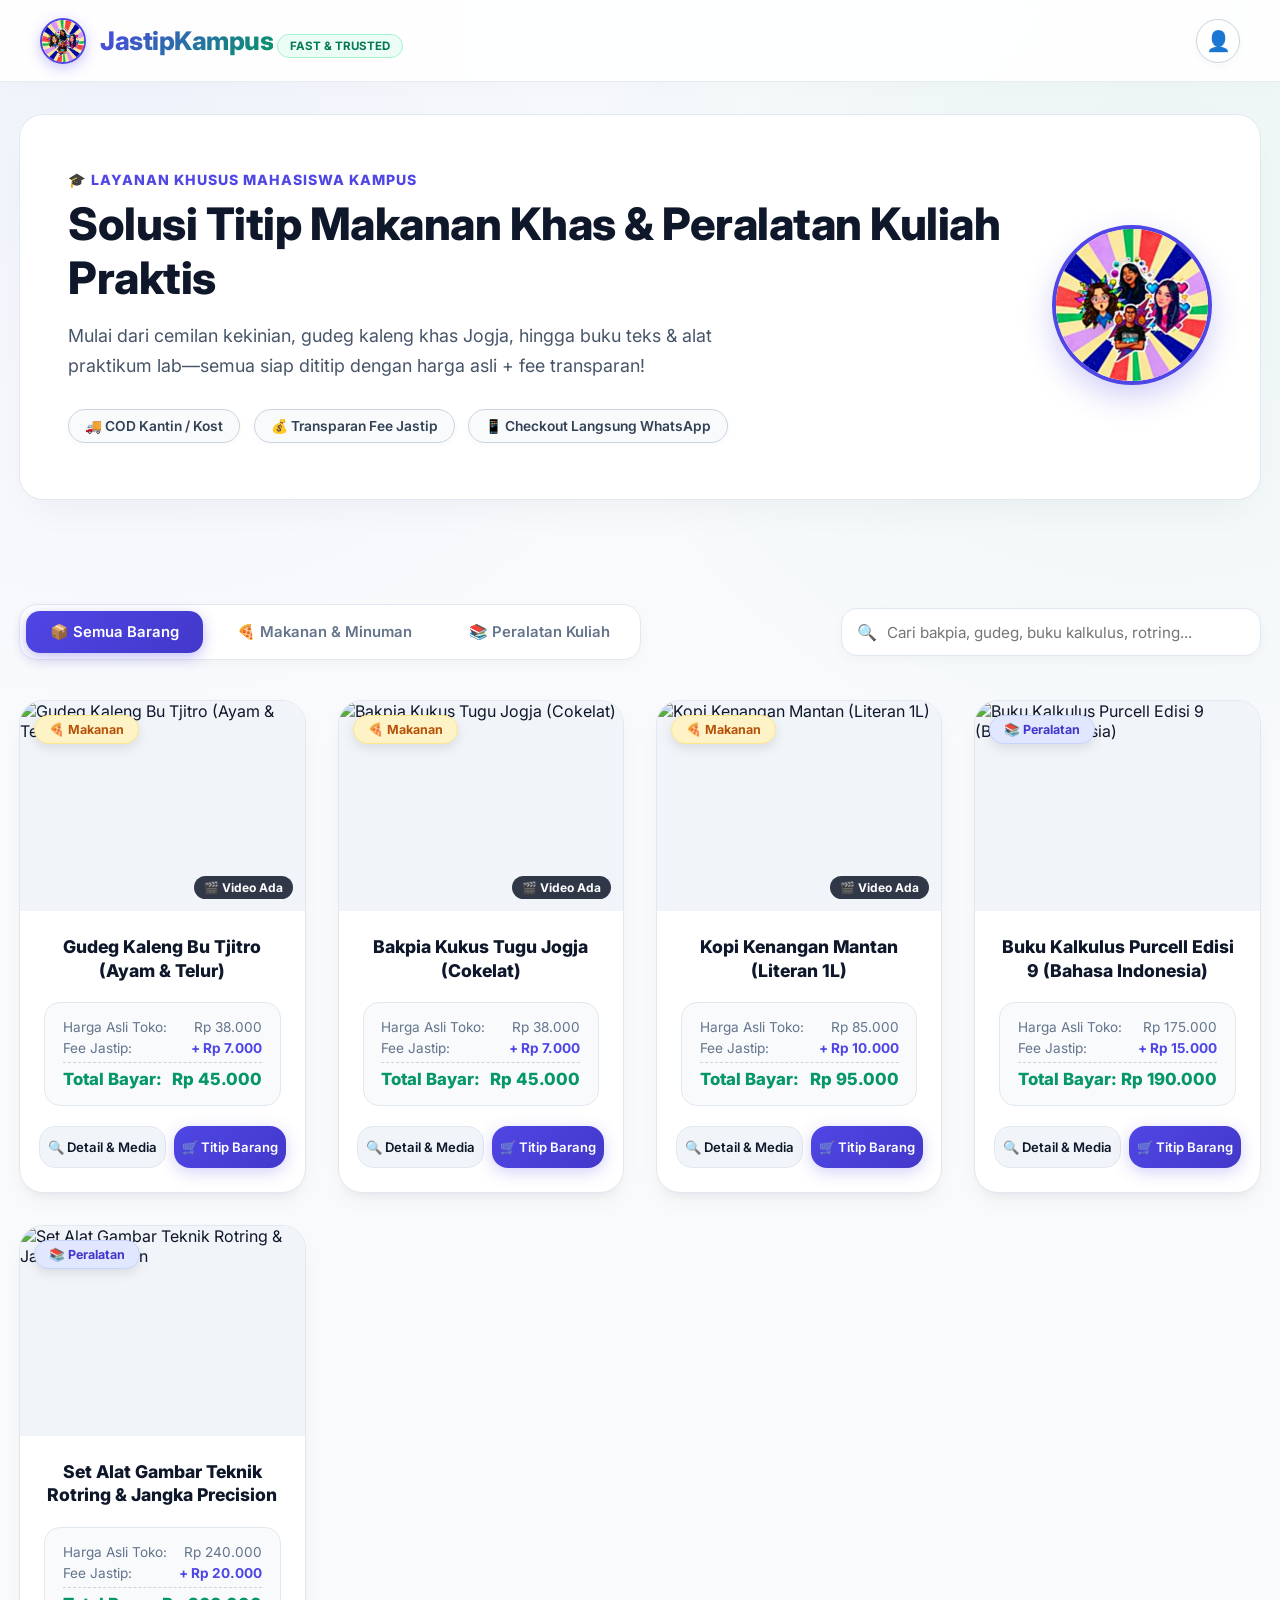
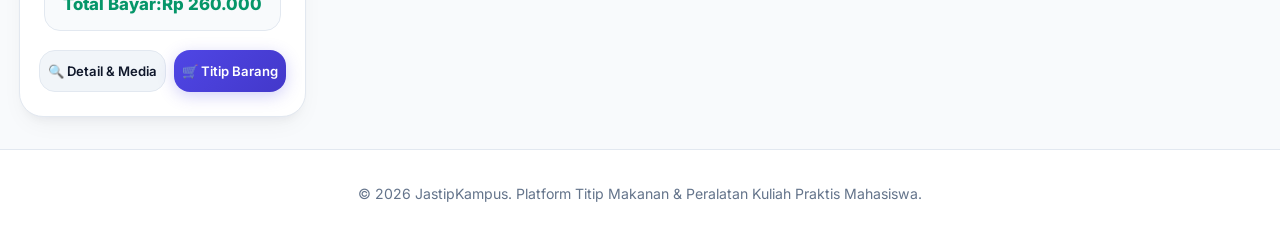
==== index.html @ 2fb8a488 "Restore clean layout and apply fresh modern Executive Pure Slate theme" ====
<!DOCTYPE html>
<html lang="id">
<head>
  <meta charset="UTF-8">
  <meta name="viewport" content="width=device-width, initial-scale=1.0">
  <title>JastipKampus - Layanan Titip Makanan & Peralatan Kuliah</title>
  <link rel="stylesheet" href="style.css">
  <link rel="preconnect" href="https://fonts.googleapis.com">
  <link rel="preconnect" href="https://fonts.gstatic.com" crossorigin>
  <link href="https://fonts.googleapis.com/css2?family=Inter:wght@400;500;600;700;800&display=swap" rel="stylesheet">
</head>
<body>

  <!-- Top Navigation Bar -->
  <nav class="navbar">
    <a href="index.html" class="logo-container">
      <img src="logo.jpg" alt="Logo Resmi JastipKampus" style="width: 46px; height: 46px; border-radius: 50%; object-fit: cover; border: 2px solid #4f46e5; box-shadow: 0 4px 14px rgba(79, 70, 229, 0.3);">
      <div>
        <span class="logo-text">JastipKampus</span>
        <span class="logo-badge">Fast & Trusted</span>
      </div>
    </a>

    <div class="nav-links">
      <button class="btn btn-secondary" id="myOrdersNavBtn" style="display: none;">📑 Pesanan Saya</button>
      
      <!-- Sleek Circular User Profile Avatar Login Button -->
      <button class="btn-icon-only" id="openAuthModalBtn" title="Masuk / Daftar Akun">
        👤
      </button>

      <div id="userProfileMenu" style="display: none; align-items: center; gap: 0.75rem;">
        <span id="userGreeting" style="font-weight: 700; font-size: 0.92rem; color: #4338ca; background: #e0e7ff; padding: 6px 14px; border-radius: 20px;"></span>
        <button class="btn btn-secondary" id="logoutBtn" style="padding: 0.5rem 1rem;">Keluar</button>
      </div>
    </div>
  </nav>

  <!-- Clean Executive Hero Banner (Fresh Pure Theme) -->
  <header class="container">
    <div class="hero-card-clean">
      <div>
        <span style="color: #4f46e5; font-weight: 800; font-size: 0.88rem; text-transform: uppercase; letter-spacing: 1px; margin-bottom: 0.6rem; display: block;">🎓 LAYANAN KHUSUS MAHASISWA KAMPUS</span>
        <h1 class="hero-title-clean">Solusi Titip Makanan Khas & Peralatan Kuliah Praktis</h1>
        <p class="hero-subtitle-clean">Mulai dari cemilan kekinian, gudeg kaleng khas Jogja, hingga buku teks & alat praktikum lab—semua siap dititip dengan harga asli + fee transparan!</p>
        <div class="hero-features-clean">
          <span class="feature-pill-clean">🚚 COD Kantin / Kost</span>
          <span class="feature-pill-clean">💰 Transparan Fee Jastip</span>
          <span class="feature-pill-clean">📱 Checkout Langsung WhatsApp</span>
        </div>
      </div>
      
      <div style="flex-shrink: 0;">
        <img src="logo.jpg" alt="Ilustrasi JastipKampus" style="width: 160px; height: 160px; border-radius: 50%; object-fit: cover; border: 4px solid #4f46e5; box-shadow: 0 12px 30px rgba(79,70,229,0.25);">
      </div>
    </div>
  </header>

  <!-- Main Catalog Container -->
  <main class="container">
    <!-- Clean Search & Category Filters Toolbar (Without Live Numbers) -->
    <div class="toolbar" id="catalogSection">
      <div class="category-pills">
        <button class="pill-btn active" data-category="ALL">📦 Semua Barang</button>
        <button class="pill-btn" data-category="MAKANAN_MINUMAN">🍕 Makanan & Minuman</button>
        <button class="pill-btn" data-category="PERALATAN_KULIAH">📚 Peralatan Kuliah</button>
      </div>

      <div class="search-wrapper">
        <span class="search-icon">🔍</span>
        <input type="text" class="search-input" id="searchInput" placeholder="Cari bakpia, gudeg, buku kalkulus, rotring...">
      </div>
    </div>

    <!-- Product Cards Grid -->
    <div class="products-grid" id="productsGrid">
      <!-- Populated dynamically via app.js -->
    </div>
  </main>

  <!-- Product Detail & Interactive Media Gallery Modal (Foto & Video) -->
  <div class="modal-overlay" id="productDetailModal">
    <div class="modal-content" style="max-width: 680px;">
      <div class="modal-header">
        <span id="detailCategoryBadge" class="category-tag tag-makanan" style="position: static; font-size: 0.85rem;">🍕 Makanan</span>
        <button class="modal-close closeModalBtn">&times;</button>
      </div>

      <div style="display: flex; flex-direction: column; gap: 1.5rem;">
        
        <!-- Interactive Main Media Viewer Container (Supports Photo & Video) -->
        <div id="detailMediaViewer" style="width: 100%; height: 300px; border-radius: 18px; overflow: hidden; background: #0f172a; position: relative; border: 1px solid #e2e8f0; display: flex; align-items: center; justify-content: center;">
          <!-- Dynamically injected img or video via app.js -->
        </div>

        <!-- Media Thumbnails Bar (Photos & Videos) -->
        <div id="galleryThumbnailsWrapper" style="display: flex; gap: 0.75rem; overflow-x: auto; padding-bottom: 4px;">
          <!-- Thumbnails injected via app.js -->
        </div>

        <div>
          <h2 id="detailProductTitle" style="font-size: 1.5rem; font-weight: 800; color: #0f172a; margin-bottom: 0.5rem; line-height: 1.3;">-</h2>
          <p id="detailProductDesc" style="color: #475569; font-size: 0.98rem; line-height: 1.65; margin-bottom: 1.2rem; background: #f8fafc; padding: 1rem; border-radius: 14px; border: 1px solid #e2e8f0;">-</p>
        </div>

        <!-- Detailed Specifications Box -->
        <div style="background: #f8fafc; border: 1px solid #e2e8f0; border-radius: 16px; padding: 1.25rem;">
          <h4 style="font-size: 0.95rem; font-weight: 800; color: #0f172a; margin-bottom: 0.85rem; display: flex; align-items: center; gap: 0.4rem;">📋 Spesifikasi Lengkap Produk:</h4>
          <div style="display: grid; grid-template-columns: repeat(auto-fit, minmax(200px, 1fr)); gap: 0.85rem; font-size: 0.88rem;">
            <div>
              <span style="color: #64748b; display: block; font-size: 0.78rem; text-transform: uppercase; font-weight: 700;">🏪 Toko / Sumber Asli</span>
              <strong id="detailSourceStore" style="color: #334155;">-</strong>
            </div>
            <div>
              <span style="color: #64748b; display: block; font-size: 0.78rem; text-transform: uppercase; font-weight: 700;">⚖️ Berat / Ukuran</span>
              <strong id="detailWeight" style="color: #334155;">-</strong>
            </div>
            <div style="grid-column: 1 / -1;">
              <span style="color: #64748b; display: block; font-size: 0.78rem; text-transform: uppercase; font-weight: 700;">⏳ Daya Tahan / Ketahanan</span>
              <strong id="detailExpiry" style="color: #334155;">-</strong>
            </div>
          </div>
        </div>

        <!-- Transparent Pricing Card -->
        <div class="price-card" style="margin-bottom: 0;">
          <div class="price-item">
            <span>Harga Asli Toko:</span>
            <span id="detailOriginalPrice" style="font-weight: 700;">Rp 0</span>
          </div>
          <div class="price-item">
            <span>Jastip Fee Transparan:</span>
            <span id="detailJastipFee" style="font-weight: 700; color: #4f46e5;">+ Rp 0</span>
          </div>
          <div class="price-grand-total">
            <span>Total Yang Dibayar:</span>
            <span id="detailGrandTotal">Rp 0</span>
          </div>
        </div>

        <button class="btn btn-primary" id="detailOrderWaBtn" style="justify-content: center; padding: 1rem; font-size: 1.05rem; width: 100%;">
          🛒 Titip Barang Ini Sekarang (Via WhatsApp)
        </button>

      </div>
    </div>
  </div>

  <!-- Order / Checkout Modal -->
  <div class="modal-overlay" id="orderModal">
    <div class="modal-content">
      <div class="modal-header">
        <h3 style="font-size: 1.35rem; font-weight: 800;">🛒 Form Titip Barang</h3>
        <button class="modal-close closeModalBtn">&times;</button>
      </div>
      
      <form id="orderForm">
        <input type="hidden" id="orderProductId">
        
        <div style="background: #f8fafc; padding: 1rem; border-radius: 12px; margin-bottom: 1.2rem; border: 1px solid #e2e8f0;">
          <div style="font-size: 0.85rem; color: #64748b;">Barang Titipan:</div>
          <div style="font-weight: 800; font-size: 1.05rem; color: #0f172a;" id="modalProductTitle">-</div>
          <div style="display: flex; justify-content: space-between; margin-top: 8px; font-size: 0.9rem;">
            <span>Total Pembayaran:</span>
            <strong style="color: #059669;" id="modalProductPrice">Rp 0</strong>
          </div>
        </div>

        <div class="form-group">
          <label class="form-label">Nama Lengkap Mahasiswa</label>
          <input type="text" id="orderUserName" class="form-input" required placeholder="Contoh: Budi Santoso">
        </div>

        <div class="form-group">
          <label class="form-label">Nomor WhatsApp Aktif</label>
          <input type="tel" id="orderUserWa" class="form-input" required placeholder="081234567890">
        </div>

        <div class="form-group">
          <label class="form-label">Lokasi Antar / COD (Kantin / Nama Kost)</label>
          <textarea id="orderNotes" class="form-input" rows="3" required placeholder="Contoh: COD Kantin Fakultas Teknik UGM jam 13.00 WIB atau Kost Biru Sekip"></textarea>
        </div>

        <button type="submit" class="btn btn-primary" style="width: 100%; justify-content: center; padding: 0.85rem; font-size: 1rem;">
          🚀 Kirim Pesanan ke WhatsApp Admin
        </button>
      </form>
    </div>
  </div>

  <!-- User Auth Modal (Login / Register / Reset Password) -->
  <div class="modal-overlay" id="authModal">
    <div class="modal-content" style="max-width: 440px;">
      <div class="modal-header">
        <h3 style="font-size: 1.35rem; font-weight: 800;" id="authModalTitle">🔑 Masuk ke JastipKampus</h3>
        <button class="modal-close closeModalBtn">&times;</button>
      </div>

      <!-- VIEW 1: LOGIN FORM -->
      <form id="loginForm">
        <div class="form-group">
          <label class="form-label">Email Gmail / Kampus</label>
          <input type="email" id="loginEmail" class="form-input" required placeholder="nama@gmail.com">
        </div>
        <div class="form-group">
          <label class="form-label">Kata Sandi</label>
          <input type="password" id="loginPassword" class="form-input" required placeholder="••••••••">
        </div>
        <div style="text-align: right; margin-bottom: 1.2rem;">
          <a href="#" id="switchToForgotBtn" style="color: #4f46e5; font-size: 0.88rem; font-weight: 600; text-decoration: none;">Lupa Kata Sandi?</a>
        </div>
        <button type="submit" class="btn btn-primary" style="width: 100%; justify-content: center; padding: 0.85rem; font-size: 1rem;">Masuk Akun</button>
        <p style="text-align: center; margin-top: 1.2rem; font-size: 0.9rem; color: #64748b;">
          Belum punya akun? <a href="#" id="switchToRegisterBtn" style="color: #4f46e5; font-weight: 700; text-decoration: none;">Daftar Sekarang</a>
        </p>
      </form>

      <!-- VIEW 2: REGISTER FORM -->
      <form id="registerForm" style="display: none;">
        <div class="form-group">
          <label class="form-label">Nama Lengkap</label>
          <input type="text" id="regName" class="form-input" required placeholder="Contoh: Rian Mahasiswa">
        </div>
        <div class="form-group">
          <label class="form-label">Email Gmail / Kampus</label>
          <input type="email" id="regEmail" class="form-input" required placeholder="rian@gmail.com">
        </div>
        <div class="form-group">
          <label class="form-label">Buat Kata Sandi</label>
          <input type="password" id="regPassword" class="form-input" required placeholder="Minimal 6 karakter">
        </div>
        <button type="submit" class="btn btn-primary" style="width: 100%; justify-content: center; padding: 0.85rem; font-size: 1rem;">Buat Akun Baru</button>
        <p style="text-align: center; margin-top: 1.2rem; font-size: 0.9rem; color: #64748b;">
          Sudah punya akun? <a href="#" id="switchToLoginFromRegBtn" style="color: #4f46e5; font-weight: 700; text-decoration: none;">Masuk di sini</a>
        </p>
      </form>

      <!-- VIEW 3: FORGOT PASSWORD FORM -->
      <form id="forgotForm" style="display: none;">
        <p style="color: #64748b; font-size: 0.9rem; margin-bottom: 1.2rem;">Masukkan email terdaftar Anda. Kami akan mengirimkan tautan / petunjuk pemulihan kata sandi.</p>
        <div class="form-group">
          <label class="form-label">Email Terdaftar</label>
          <input type="email" id="forgotEmail" class="form-input" required placeholder="nama@gmail.com">
        </div>
        <button type="submit" class="btn btn-primary" style="width: 100%; justify-content: center; padding: 0.85rem; font-size: 1rem;">Kirim Instuksi Pemulihan</button>
        <p style="text-align: center; margin-top: 1.2rem; font-size: 0.9rem; color: #64748b;">
          Kembali ke <a href="#" id="switchToLoginFromForgotBtn" style="color: #4f46e5; font-weight: 700; text-decoration: none;">Halaman Masuk</a>
        </p>
      </form>

    </div>
  </div>

  <!-- User Orders History Modal -->
  <div class="modal-overlay" id="myOrdersModal">
    <div class="modal-content" style="max-width: 640px;">
      <div class="modal-header">
        <h3 style="font-size: 1.35rem; font-weight: 800;">📑 Riwayat Pesanan Saya</h3>
        <button class="modal-close closeModalBtn">&times;</button>
      </div>
      <div id="myOrdersList" style="display: flex; flex-direction: column; gap: 1rem; max-height: 420px; overflow-y: auto;">
        <!-- Orders injected via app.js -->
      </div>
    </div>
  </div>

  <footer>
    <p>&copy; 2026 JastipKampus. Platform Titip Makanan & Peralatan Kuliah Praktis Mahasiswa.</p>
  </footer>

  <!-- Firebase SDK Libraries -->
  <script src="https://www.gstatic.com/firebasejs/9.23.0/firebase-app-compat.js"></script>
  <script src="https://www.gstatic.com/firebasejs/9.23.0/firebase-database-compat.js"></script>
  <script src="firebase-config.js"></script>
  <script src="data.js"></script>
  <script src="app.js"></script>
</body>
</html>
---- style.css ----
:root {
  --bg-main: #f8fafc;
  --bg-surface: #ffffff;
  --bg-card: #ffffff;
  --bg-card-hover: #ffffff;
  --accent-primary: #4f46e5;
  --accent-primary-hover: #4338ca;
  --accent-secondary: #059669;
  --accent-orange: #ff6b6b;
  --accent-amber: #f59e0b;
  --text-main: #0f172a;
  --text-muted: #64748b;
  --border-color: rgba(226, 232, 240, 0.8);
  --border-hover: rgba(99, 102, 241, 0.4);
  --box-shadow: 0 10px 25px -5px rgba(15, 23, 42, 0.05), 0 8px 10px -6px rgba(15, 23, 42, 0.05);
  --box-shadow-hover: 0 20px 35px -10px rgba(79, 70, 229, 0.15), 0 10px 15px -5px rgba(0, 0, 0, 0.04);
  --radius-lg: 24px;
  --radius-md: 16px;
  --radius-sm: 10px;
}

* {
  box-sizing: border-box;
  margin: 0;
  padding: 0;
  font-family: 'Inter', system-ui, -apple-system, sans-serif;
  -webkit-font-smoothing: antialiased;
}

body {
  background-color: var(--bg-main);
  color: var(--text-main);
  min-height: 100vh;
  display: flex;
  flex-direction: column;
  background-image: 
    radial-gradient(circle at 10% 10%, rgba(99, 102, 241, 0.05) 0px, transparent 45%),
    radial-gradient(circle at 90% 20%, rgba(5, 150, 105, 0.05) 0px, transparent 45%);
  background-attachment: fixed;
}

/* Crisp Clean Header Navbar */
.navbar {
  display: flex;
  justify-content: space-between;
  align-items: center;
  padding: 1.1rem 2.5rem;
  background: rgba(255, 255, 255, 0.9);
  backdrop-filter: blur(20px);
  -webkit-backdrop-filter: blur(20px);
  border-bottom: 1px solid var(--border-color);
  position: sticky;
  top: 0;
  z-index: 100;
  box-shadow: 0 4px 20px rgba(0,0,0,0.02);
}

.logo-container {
  display: flex;
  align-items: center;
  gap: 0.9rem;
  text-decoration: none;
  color: inherit;
  transition: transform 0.2s ease;
}

.logo-container:hover { transform: scale(1.02); }

.logo-text {
  font-size: 1.6rem;
  font-weight: 800;
  letter-spacing: -0.5px;
  background: linear-gradient(135deg, #4f46e5, #059669);
  -webkit-background-clip: text;
  -webkit-text-fill-color: transparent;
}

.logo-badge {
  font-size: 0.72rem;
  font-weight: 700;
  text-transform: uppercase;
  padding: 4px 12px;
  border-radius: 20px;
  background: #ecfdf5;
  border: 1px solid #a7f3d0;
  color: #047857;
}

.nav-links {
  display: flex;
  align-items: center;
  gap: 0.85rem;
}

/* Elegant Buttons */
.btn {
  padding: 0.7rem 1.3rem;
  border-radius: var(--radius-md);
  border: none;
  font-weight: 600;
  font-size: 0.9rem;
  cursor: pointer;
  transition: all 0.25s cubic-bezier(0.4, 0, 0.2, 1);
  display: inline-flex;
  align-items: center;
  justify-content: center;
  gap: 0.4rem;
  text-decoration: none;
  white-space: nowrap;
}

.btn-primary {
  background: linear-gradient(135deg, #4f46e5, #4338ca);
  color: white;
  box-shadow: 0 4px 16px rgba(79, 70, 229, 0.25);
}

.btn-primary:hover {
  transform: translateY(-2px);
  box-shadow: 0 8px 22px rgba(79, 70, 229, 0.4);
}

.btn-secondary {
  background: #f1f5f9;
  color: var(--text-main);
  border: 1px solid #e2e8f0;
}

.btn-secondary:hover {
  background: #e2e8f0;
  color: #0f172a;
}

.btn-danger {
  background: #fef2f2;
  color: #dc2626;
  border: 1px solid #fecaca;
}

.btn-danger:hover {
  background: #fee2e2;
  color: #991b1b;
}

.btn-icon-only {
  width: 44px;
  height: 44px;
  padding: 0;
  border-radius: 50%;
  background: #ffffff;
  color: #4f46e5;
  border: 1px solid #cbd5e1;
  display: inline-flex;
  align-items: center;
  justify-content: center;
  font-size: 1.25rem;
  cursor: pointer;
  transition: all 0.25s ease;
  box-shadow: 0 2px 8px rgba(0,0,0,0.04);
}

.btn-icon-only:hover {
  background: #4f46e5;
  color: #ffffff;
  border-color: #4338ca;
  transform: scale(1.05);
}

/* Main Container */
.container {
  max-width: 1320px;
  margin: 0 auto;
  padding: 2rem 1.2rem;
  width: 100%;
  flex: 1;
}

/* Fresh Clean Minimalist Hero Banner (White Pure Surface) */
.hero-card-clean {
  background: #ffffff;
  border: 1px solid #e2e8f0;
  border-radius: var(--radius-lg);
  padding: 3.5rem 3rem;
  margin-bottom: 2.5rem;
  box-shadow: 0 20px 40px -15px rgba(15, 23, 42, 0.05);
  position: relative;
  overflow: hidden;
  display: flex;
  justify-content: space-between;
  align-items: center;
  gap: 2rem;
}

.hero-title-clean {
  font-size: 2.8rem;
  font-weight: 800;
  line-height: 1.2;
  margin-bottom: 1rem;
  letter-spacing: -0.5px;
  color: #0f172a;
}

.hero-subtitle-clean {
  color: #475569;
  font-size: 1.12rem;
  max-width: 680px;
  line-height: 1.65;
  margin-bottom: 1.8rem;
}

.hero-features-clean {
  display: flex;
  gap: 0.85rem;
  flex-wrap: wrap;
}

.feature-pill-clean {
  display: inline-flex;
  align-items: center;
  gap: 0.5rem;
  padding: 8px 16px;
  border-radius: 30px;
  font-size: 0.86rem;
  font-weight: 600;
  background: #f8fafc;
  border: 1px solid #cbd5e1;
  color: #334155;
  box-shadow: 0 2px 6px rgba(0,0,0,0.03);
}

/* Toolbar Filter & Search */
.toolbar {
  display: flex;
  justify-content: space-between;
  align-items: center;
  gap: 1.25rem;
  margin-bottom: 2.5rem;
  flex-wrap: wrap;
}

.category-pills {
  display: flex;
  gap: 0.6rem;
  background: #ffffff;
  padding: 6px;
  border-radius: 18px;
  border: 1px solid #e2e8f0;
  box-shadow: 0 4px 12px rgba(0,0,0,0.03);
}

.pill-btn {
  padding: 0.75rem 1.5rem;
  border-radius: 14px;
  border: none;
  background: transparent;
  color: #64748b;
  font-weight: 600;
  font-size: 0.93rem;
  cursor: pointer;
  transition: all 0.2s ease;
  white-space: nowrap;
}

.pill-btn.active {
  background: linear-gradient(135deg, #4f46e5, #4338ca);
  color: white;
  box-shadow: 0 4px 14px rgba(79, 70, 229, 0.35);
}

/* World-Class Admin Nav Tabs Styling */
.admin-tab-nav {
  display: flex;
  gap: 0.75rem;
  background: #ffffff;
  padding: 8px;
  border-radius: 20px;
  border: 1px solid #e2e8f0;
  box-shadow: 0 4px 20px rgba(15, 23, 42, 0.04);
  overflow-x: auto;
  -webkit-overflow-scrolling: touch;
  scrollbar-width: none;
  margin-bottom: 2.2rem;
}

.admin-tab-nav::-webkit-scrollbar { display: none; }

.admin-tab-btn {
  padding: 0.85rem 1.6rem;
  border-radius: 14px;
  border: 1px solid transparent;
  background: transparent;
  color: #475569;
  font-weight: 700;
  font-size: 0.95rem;
  cursor: pointer;
  transition: all 0.25s ease;
  display: inline-flex;
  align-items: center;
  gap: 0.6rem;
  white-space: nowrap;
  flex: 1;
  justify-content: center;
  min-width: max-content;
}

.admin-tab-btn:hover { background: #f8fafc; color: #0f172a; }
.admin-tab-btn.active {
  background: linear-gradient(135deg, #4f46e5, #4338ca);
  color: white;
  box-shadow: 0 6px 18px rgba(79, 70, 229, 0.35);
  border-color: transparent;
}

.search-wrapper {
  position: relative;
  min-width: 300px;
  flex: 1;
  max-width: 420px;
}

.search-input {
  width: 100%;
  padding: 0.85rem 1.2rem 0.85rem 2.8rem;
  border-radius: 16px;
  border: 1px solid #e2e8f0;
  background: #ffffff;
  color: var(--text-main);
  outline: none;
  font-size: 0.95rem;
  transition: all 0.2s ease;
  box-shadow: 0 4px 12px rgba(0,0,0,0.03);
}

.search-input:focus {
  border-color: #4f46e5;
  box-shadow: 0 0 0 4px rgba(79, 70, 229, 0.12);
}

.search-icon {
  position: absolute;
  left: 1rem;
  top: 50%;
  transform: translateY(-50%);
  color: #94a3b8;
}

/* Product Responsive Cards Grid (100% Identical Card Size & Pure Clean Cards) */
.products-grid {
  display: grid;
  grid-template-columns: repeat(auto-fill, minmax(270px, 1fr));
  gap: 2rem;
  align-items: stretch;
}

.product-card {
  background: #ffffff;
  border: 1px solid #e2e8f0;
  border-radius: var(--radius-lg);
  overflow: hidden;
  transition: all 0.35s cubic-bezier(0.4, 0, 0.2, 1);
  display: flex;
  flex-direction: column;
  box-shadow: var(--box-shadow);
  height: 100%;
}

.product-card:hover {
  transform: translateY(-8px);
  border-color: var(--border-hover);
  box-shadow: var(--box-shadow-hover);
}

.product-img-wrapper {
  height: 210px;
  width: 100%;
  position: relative;
  overflow: hidden;
  background: #f1f5f9;
  flex-shrink: 0;
}

.product-img {
  width: 100%;
  height: 100%;
  object-fit: cover;
  transition: transform 0.6s ease;
}

.product-card:hover .product-img { transform: scale(1.08); }

.category-tag {
  position: absolute;
  top: 14px;
  left: 14px;
  padding: 6px 14px;
  border-radius: 20px;
  font-size: 0.78rem;
  font-weight: 700;
  box-shadow: 0 4px 12px rgba(0,0,0,0.1);
  white-space: nowrap;
}

.tag-makanan { background: #fef3c7; color: #b45309; border: 1px solid #fde68a; }
.tag-peralatan { background: #e0e7ff; color: #4338ca; border: 1px solid #c7d2fe; }

.product-content {
  padding: 1.5rem;
  display: flex;
  flex-direction: column;
  flex: 1;
  text-align: center;
}

/* Fixed Title Container Height */
.product-title {
  font-size: 1.1rem;
  font-weight: 800;
  line-height: 1.35;
  color: #0f172a;
  min-height: 3rem;
  display: -webkit-box;
  -webkit-line-clamp: 2;
  -webkit-box-orient: vertical;
  overflow: hidden;
  text-overflow: ellipsis;
  margin-bottom: 1.2rem;
  align-self: center;
}

.product-desc { display: none; }

.price-card {
  background: #f8fafc;
  padding: 1rem 1.1rem;
  border-radius: var(--radius-md);
  border: 1px solid #e2e8f0;
  margin-top: auto;
  margin-bottom: 1.2rem;
  text-align: left;
}

.price-item {
  display: flex;
  justify-content: space-between;
  font-size: 0.85rem;
  color: #64748b;
  margin-bottom: 5px;
}

.price-grand-total {
  display: flex;
  justify-content: space-between;
  font-size: 1.05rem;
  font-weight: 800;
  color: #059669;
  border-top: 1px dashed #cbd5e1;
  padding-top: 6px;
  margin-top: 6px;
}

/* Crisp Modals */
.modal-overlay {
  position: fixed;
  top: 0;
  left: 0;
  width: 100%;
  height: 100%;
  background: rgba(15, 23, 42, 0.6);
  backdrop-filter: blur(10px);
  z-index: 1000;
  display: flex;
  align-items: center;
  justify-content: center;
  opacity: 0;
  pointer-events: none;
  transition: all 0.3s ease;
}

.modal-overlay.active {
  opacity: 1;
  pointer-events: all;
}

.modal-content {
  background: #ffffff;
  border: 1px solid #e2e8f0;
  border-radius: var(--radius-lg);
  width: 92%;
  max-width: 520px;
  padding: 2.5rem;
  box-shadow: 0 25px 50px -12px rgba(15, 23, 42, 0.25);
  max-height: 92vh;
  overflow-y: auto;
  transform: scale(0.94);
  transition: transform 0.3s ease;
}

.modal-overlay.active .modal-content { transform: scale(1); }

.modal-header {
  display: flex;
  justify-content: space-between;
  align-items: center;
  margin-bottom: 1.5rem;
}

.modal-close {
  background: #f1f5f9;
  border: none;
  color: #64748b;
  width: 36px;
  height: 36px;
  border-radius: 50%;
  font-size: 1.4rem;
  cursor: pointer;
  display: flex;
  align-items: center;
  justify-content: center;
  transition: all 0.2s ease;
}

.modal-close:hover { background: #e2e8f0; color: #0f172a; }

.form-group { margin-bottom: 1.3rem; }
.form-label { display: block; font-size: 0.88rem; font-weight: 600; margin-bottom: 0.5rem; color: #334155; }
.form-input {
  width: 100%;
  padding: 0.85rem 1.1rem;
  border-radius: var(--radius-md);
  border: 1px solid #cbd5e1;
  background: #ffffff;
  color: var(--text-main);
  outline: none;
  font-size: 0.95rem;
  transition: all 0.2s ease;
}
.form-input:focus { border-color: #4f46e5; box-shadow: 0 0 0 4px rgba(79, 70, 229, 0.12); }

/* Executive Admin Dashboard Styling */
.admin-header-banner {
  background: linear-gradient(135deg, #312e81 0%, #4338ca 50%, #1e40af 100%);
  border-radius: var(--radius-lg);
  padding: 2.2rem 2.5rem;
  color: white;
  margin-bottom: 2rem;
  box-shadow: 0 15px 30px -10px rgba(49, 46, 129, 0.3);
  position: relative;
  overflow: hidden;
}

.admin-header-banner h1 {
  font-size: 2.1rem;
  font-weight: 800;
  margin-bottom: 0.4rem;
  letter-spacing: -0.5px;
}

.admin-header-banner p {
  color: #c7d2fe;
  font-size: 1rem;
}

.admin-stats-grid {
  display: grid;
  grid-template-columns: repeat(auto-fit, minmax(220px, 1fr));
  gap: 1.25rem;
  margin-bottom: 2.2rem;
}

.stat-card {
  background: #ffffff;
  border: 1px solid #e2e8f0;
  padding: 1.6rem 1.4rem;
  border-radius: var(--radius-md);
  box-shadow: 0 4px 20px rgba(15, 23, 42, 0.04);
  transition: transform 0.25s ease, box-shadow 0.25s ease;
  position: relative;
  overflow: hidden;
}

.stat-card:hover {
  transform: translateY(-4px);
  box-shadow: 0 12px 28px rgba(15, 23, 42, 0.08);
}

.stat-card::before {
  content: '';
  position: absolute;
  top: 0;
  left: 0;
  width: 100%;
  height: 4px;
  background: linear-gradient(to right, #4f46e5, #06b6d4);
}

.stat-title {
  color: #64748b;
  font-size: 0.84rem;
  font-weight: 700;
  text-transform: uppercase;
  letter-spacing: 0.5px;
}

.stat-value {
  font-size: 2.1rem;
  font-weight: 800;
  margin-top: 0.5rem;
  color: #0f172a;
}

/* Perfect Full-Width Table System */
.table-wrapper {
  background: #ffffff;
  border: 1px solid #e2e8f0;
  border-radius: 18px;
  box-shadow: 0 6px 24px rgba(15, 23, 42, 0.05);
  margin-bottom: 2.5rem;
  width: 100%;
  overflow-x: auto;
}

.custom-table {
  width: 100%;
  border-collapse: collapse;
  text-align: left;
  table-layout: auto;
}

.custom-table th {
  background: #f8fafc;
  color: #475569;
  font-weight: 700;
  font-size: 0.82rem;
  text-transform: uppercase;
  letter-spacing: 0.5px;
  padding: 1rem 0.85rem;
  border-bottom: 2px solid #e2e8f0;
  white-space: nowrap;
}

.custom-table td {
  padding: 1rem 0.85rem;
  border-bottom: 1px solid #f1f5f9;
  font-size: 0.9rem;
  color: #334155;
  vertical-align: middle;
}

.custom-table tbody tr { transition: background 0.15s ease; }
.custom-table tbody tr:hover { background: #f8fafc; }

.invoice-badge {
  background: #eff6ff;
  color: #1d4ed8;
  border: 1px solid #dbeafe;
  padding: 5px 10px;
  border-radius: 8px;
  font-weight: 700;
  font-size: 0.84rem;
  display: inline-block;
  white-space: nowrap;
}

.status-badge {
  padding: 5px 12px;
  border-radius: 30px;
  font-size: 0.8rem;
  font-weight: 700;
  display: inline-flex;
  align-items: center;
  gap: 0.3rem;
  white-space: nowrap;
}

.status-select {
  padding: 6px 10px;
  font-size: 0.84rem;
  font-weight: 700;
  border-radius: 10px;
  border: 1px solid #cbd5e1;
  background: #ffffff;
  color: #0f172a;
  cursor: pointer;
  outline: none;
  transition: all 0.2s ease;
}

.status-select:focus {
  border-color: #4f46e5;
  box-shadow: 0 0 0 3px rgba(79, 70, 229, 0.15);
}

footer {
  text-align: center;
  padding: 2.2rem;
  color: #64748b;
  font-size: 0.88rem;
  border-top: 1px solid #e2e8f0;
  margin-top: auto;
  background: #ffffff;
}

/* Enhanced Mobile & Desktop Responsiveness */
@media (min-width: 992px) {
  .table-wrapper { overflow-x: visible; }
  .custom-table { width: 100%; min-width: 0; }
}

@media (max-width: 768px) {
  .navbar { padding: 0.9rem 1.2rem; }
  .logo-text { font-size: 1.35rem; }
  .container { padding: 1.2rem 0.8rem; }
  .hero-card-clean { padding: 2.2rem 1.4rem; text-align: center; flex-direction: column; }
  .hero-title-clean { font-size: 2.1rem; }
  .toolbar { flex-direction: column; align-items: stretch; }
  .category-pills { overflow-x: auto; }
  .search-wrapper { max-width: 100%; min-width: 100%; }
  
  .admin-header-banner { padding: 1.6rem 1.2rem; text-align: center; border-radius: 18px; }
  .admin-header-banner h1 { font-size: 1.65rem; }
  .admin-header-banner p { font-size: 0.9rem; }
  
  .admin-stats-grid { grid-template-columns: repeat(2, 1fr); gap: 0.85rem; }
  .stat-card { padding: 1.2rem 1rem; }
  .stat-title { font-size: 0.76rem; }
  .stat-value { font-size: 1.6rem; }

  .admin-tab-nav { padding: 6px; gap: 0.5rem; border-radius: 16px; }
  .admin-tab-btn { padding: 0.75rem 1.2rem; font-size: 0.88rem; }
  
  .custom-table { min-width: 650px; }
  .table-wrapper { overflow-x: auto; }
}

@media (max-width: 480px) {
  .admin-stats-grid { grid-template-columns: 1fr; }
}
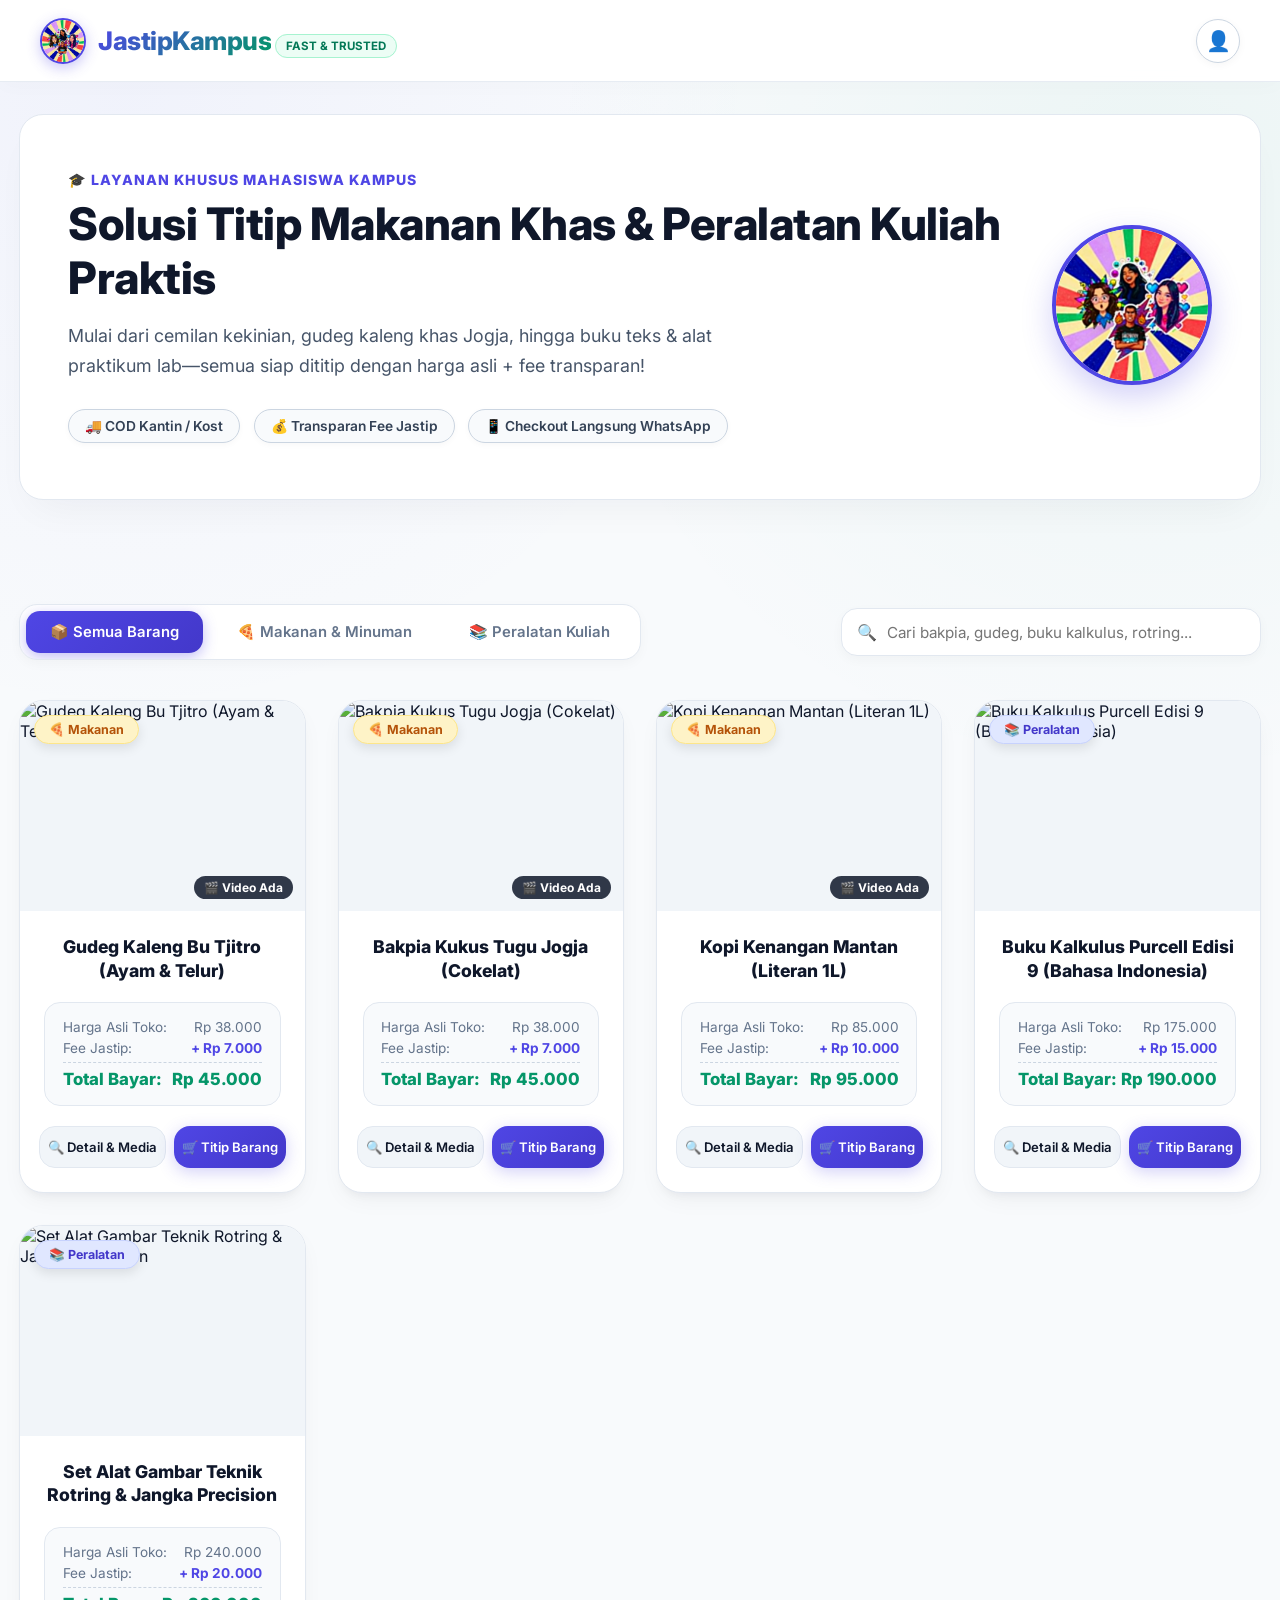
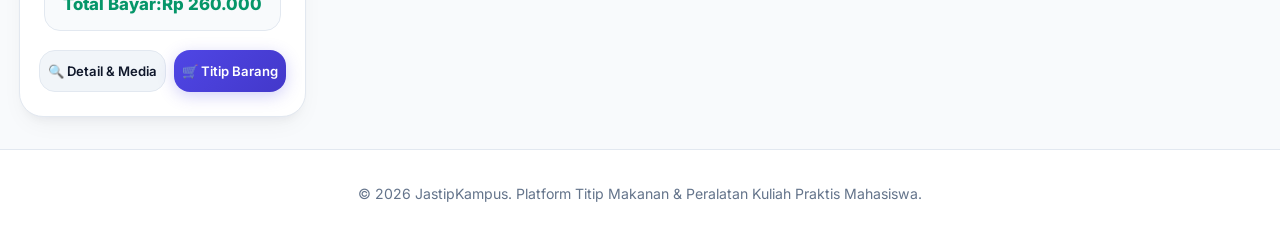
==== commit 4d0ab3d1: "Fix product detail modal WhatsApp button overflow on small mobile screens" ====
--- a/index.html
+++ b/index.html
@@ -86,10 +86,10 @@
         <button class="modal-close closeModalBtn">&times;</button>
       </div>
 
-      <div style="display: flex; flex-direction: column; gap: 1.5rem;">
+      <div style="display: flex; flex-direction: column; gap: 1.25rem;">
         
         <!-- Interactive Main Media Viewer Container (Supports Photo & Video) -->
-        <div id="detailMediaViewer" style="width: 100%; height: 300px; border-radius: 18px; overflow: hidden; background: #0f172a; position: relative; border: 1px solid #e2e8f0; display: flex; align-items: center; justify-content: center;">
+        <div id="detailMediaViewer" style="width: 100%; height: 260px; border-radius: 18px; overflow: hidden; background: #0f172a; position: relative; border: 1px solid #e2e8f0; display: flex; align-items: center; justify-content: center;">
           <!-- Dynamically injected img or video via app.js -->
         </div>
 
@@ -99,24 +99,24 @@
         </div>
 
         <div>
-          <h2 id="detailProductTitle" style="font-size: 1.5rem; font-weight: 800; color: #0f172a; margin-bottom: 0.5rem; line-height: 1.3;">-</h2>
-          <p id="detailProductDesc" style="color: #475569; font-size: 0.98rem; line-height: 1.65; margin-bottom: 1.2rem; background: #f8fafc; padding: 1rem; border-radius: 14px; border: 1px solid #e2e8f0;">-</p>
+          <h2 id="detailProductTitle" style="font-size: 1.4rem; font-weight: 800; color: #0f172a; margin-bottom: 0.4rem; line-height: 1.3;">-</h2>
+          <p id="detailProductDesc" style="color: #475569; font-size: 0.95rem; line-height: 1.6; margin-bottom: 1rem; background: #f8fafc; padding: 0.85rem 1rem; border-radius: 14px; border: 1px solid #e2e8f0;">-</p>
         </div>
 
         <!-- Detailed Specifications Box -->
-        <div style="background: #f8fafc; border: 1px solid #e2e8f0; border-radius: 16px; padding: 1.25rem;">
-          <h4 style="font-size: 0.95rem; font-weight: 800; color: #0f172a; margin-bottom: 0.85rem; display: flex; align-items: center; gap: 0.4rem;">📋 Spesifikasi Lengkap Produk:</h4>
-          <div style="display: grid; grid-template-columns: repeat(auto-fit, minmax(200px, 1fr)); gap: 0.85rem; font-size: 0.88rem;">
+        <div style="background: #f8fafc; border: 1px solid #e2e8f0; border-radius: 16px; padding: 1.1rem;">
+          <h4 style="font-size: 0.92rem; font-weight: 800; color: #0f172a; margin-bottom: 0.75rem; display: flex; align-items: center; gap: 0.4rem;">📋 Spesifikasi Lengkap Produk:</h4>
+          <div style="display: grid; grid-template-columns: repeat(auto-fit, minmax(180px, 1fr)); gap: 0.75rem; font-size: 0.86rem;">
             <div>
-              <span style="color: #64748b; display: block; font-size: 0.78rem; text-transform: uppercase; font-weight: 700;">🏪 Toko / Sumber Asli</span>
+              <span style="color: #64748b; display: block; font-size: 0.76rem; text-transform: uppercase; font-weight: 700;">🏪 Toko / Sumber Asli</span>
               <strong id="detailSourceStore" style="color: #334155;">-</strong>
             </div>
             <div>
-              <span style="color: #64748b; display: block; font-size: 0.78rem; text-transform: uppercase; font-weight: 700;">⚖️ Berat / Ukuran</span>
+              <span style="color: #64748b; display: block; font-size: 0.76rem; text-transform: uppercase; font-weight: 700;">⚖️ Berat / Ukuran</span>
               <strong id="detailWeight" style="color: #334155;">-</strong>
             </div>
             <div style="grid-column: 1 / -1;">
-              <span style="color: #64748b; display: block; font-size: 0.78rem; text-transform: uppercase; font-weight: 700;">⏳ Daya Tahan / Ketahanan</span>
+              <span style="color: #64748b; display: block; font-size: 0.76rem; text-transform: uppercase; font-weight: 700;">⏳ Daya Tahan / Ketahanan</span>
               <strong id="detailExpiry" style="color: #334155;">-</strong>
             </div>
           </div>
@@ -138,8 +138,9 @@
           </div>
         </div>
 
-        <button class="btn btn-primary" id="detailOrderWaBtn" style="justify-content: center; padding: 1rem; font-size: 1.05rem; width: 100%;">
-          🛒 Titip Barang Ini Sekarang (Via WhatsApp)
+        <!-- High-Impact Crisp Button (Perfect Fit on All Mobile Screens) -->
+        <button class="btn btn-primary" id="detailOrderWaBtn">
+          🛒 Titip Barang (Via WhatsApp)
         </button>
 
       </div>
--- a/style.css
+++ b/style.css
@@ -37,6 +37,7 @@
     radial-gradient(circle at 10% 10%, rgba(99, 102, 241, 0.05) 0px, transparent 45%),
     radial-gradient(circle at 90% 20%, rgba(5, 150, 105, 0.05) 0px, transparent 45%);
   background-attachment: fixed;
+  overflow-x: hidden;
 }
 
 /* Crisp Clean Header Navbar */
@@ -45,7 +46,7 @@
   justify-content: space-between;
   align-items: center;
   padding: 1.1rem 2.5rem;
-  background: rgba(255, 255, 255, 0.9);
+  background: rgba(255, 255, 255, 0.95);
   backdrop-filter: blur(20px);
   -webkit-backdrop-filter: blur(20px);
   border-bottom: 1px solid var(--border-color);
@@ -58,7 +59,7 @@
 .logo-container {
   display: flex;
   align-items: center;
-  gap: 0.9rem;
+  gap: 0.75rem;
   text-decoration: none;
   color: inherit;
   transition: transform 0.2s ease;
@@ -79,11 +80,12 @@
   font-size: 0.72rem;
   font-weight: 700;
   text-transform: uppercase;
-  padding: 4px 12px;
+  padding: 4px 10px;
   border-radius: 20px;
   background: #ecfdf5;
   border: 1px solid #a7f3d0;
   color: #047857;
+  white-space: nowrap;
 }
 
 .nav-links {
@@ -157,6 +159,7 @@
   cursor: pointer;
   transition: all 0.25s ease;
   box-shadow: 0 2px 8px rgba(0,0,0,0.04);
+  flex-shrink: 0;
 }
 
 .btn-icon-only:hover {
@@ -175,7 +178,7 @@
   flex: 1;
 }
 
-/* Fresh Clean Minimalist Hero Banner (White Pure Surface) */
+/* Fresh Clean Minimalist Hero Banner */
 .hero-card-clean {
   background: #ffffff;
   border: 1px solid #e2e8f0;
@@ -246,7 +249,13 @@
   border-radius: 18px;
   border: 1px solid #e2e8f0;
   box-shadow: 0 4px 12px rgba(0,0,0,0.03);
-}
+  overflow-x: auto;
+  -webkit-overflow-scrolling: touch;
+  scrollbar-width: none;
+  max-width: 100%;
+}
+
+.category-pills::-webkit-scrollbar { display: none; }
 
 .pill-btn {
   padding: 0.75rem 1.5rem;
@@ -257,8 +266,9 @@
   font-weight: 600;
   font-size: 0.93rem;
   cursor: pointer;
-  transition: all 0.2s ease;
+  transition: all 0.25s ease;
   white-space: nowrap;
+  flex-shrink: 0;
 }
 
 .pill-btn.active {
@@ -344,7 +354,7 @@
   color: #94a3b8;
 }
 
-/* Product Responsive Cards Grid (100% Identical Card Size & Pure Clean Cards) */
+/* Product Responsive Cards Grid */
 .products-grid {
   display: grid;
   grid-template-columns: repeat(auto-fill, minmax(270px, 1fr));
@@ -458,7 +468,7 @@
   margin-top: 6px;
 }
 
-/* Crisp Modals */
+/* Crisp Modals & Mobile Perfection */
 .modal-overlay {
   position: fixed;
   top: 0;
@@ -486,8 +496,8 @@
   border: 1px solid #e2e8f0;
   border-radius: var(--radius-lg);
   width: 92%;
-  max-width: 520px;
-  padding: 2.5rem;
+  max-width: 540px;
+  padding: 2.2rem;
   box-shadow: 0 25px 50px -12px rgba(15, 23, 42, 0.25);
   max-height: 92vh;
   overflow-y: auto;
@@ -520,6 +530,18 @@
 }
 
 .modal-close:hover { background: #e2e8f0; color: #0f172a; }
+
+/* Modal Action Button Styling Fix for Mobile */
+#detailOrderWaBtn {
+  white-space: normal !important;
+  word-break: break-word;
+  text-align: center;
+  padding: 0.95rem 1rem !important;
+  font-size: 0.95rem !important;
+  line-height: 1.4;
+  border-radius: 16px;
+  width: 100%;
+}
 
 .form-group { margin-bottom: 1.3rem; }
 .form-label { display: block; font-size: 0.88rem; font-weight: 600; margin-bottom: 0.5rem; color: #334155; }
@@ -707,14 +729,32 @@
 }
 
 @media (max-width: 768px) {
-  .navbar { padding: 0.9rem 1.2rem; }
-  .logo-text { font-size: 1.35rem; }
+  .navbar { padding: 0.85rem 1rem; }
+  .logo-text { font-size: 1.3rem; }
+  .logo-badge { display: none; }
   .container { padding: 1.2rem 0.8rem; }
-  .hero-card-clean { padding: 2.2rem 1.4rem; text-align: center; flex-direction: column; }
-  .hero-title-clean { font-size: 2.1rem; }
-  .toolbar { flex-direction: column; align-items: stretch; }
-  .category-pills { overflow-x: auto; }
+  
+  .hero-card-clean { 
+    padding: 2rem 1.25rem; 
+    text-align: center; 
+    flex-direction: column; 
+    align-items: center; 
+  }
+  .hero-card-clean > div:last-child { display: none; } 
+  .hero-title-clean { font-size: 1.85rem; margin-bottom: 0.75rem; }
+  .hero-subtitle-clean { font-size: 0.95rem; margin-bottom: 1.4rem; }
+  .hero-features-clean { justify-content: center; }
+  .feature-pill-clean { font-size: 0.8rem; padding: 6px 12px; }
+
+  .toolbar { flex-direction: column; align-items: stretch; gap: 1rem; }
+  .category-pills { width: 100%; justify-content: flex-start; padding: 4px; }
+  .pill-btn { padding: 0.65rem 1.1rem; font-size: 0.86rem; }
   .search-wrapper { max-width: 100%; min-width: 100%; }
+
+  .products-grid { grid-template-columns: 1fr; gap: 1.5rem; }
+
+  /* Modal Mobile Precision */
+  .modal-content { padding: 1.5rem 1.1rem; width: 94%; }
   
   .admin-header-banner { padding: 1.6rem 1.2rem; text-align: center; border-radius: 18px; }
   .admin-header-banner h1 { font-size: 1.65rem; }
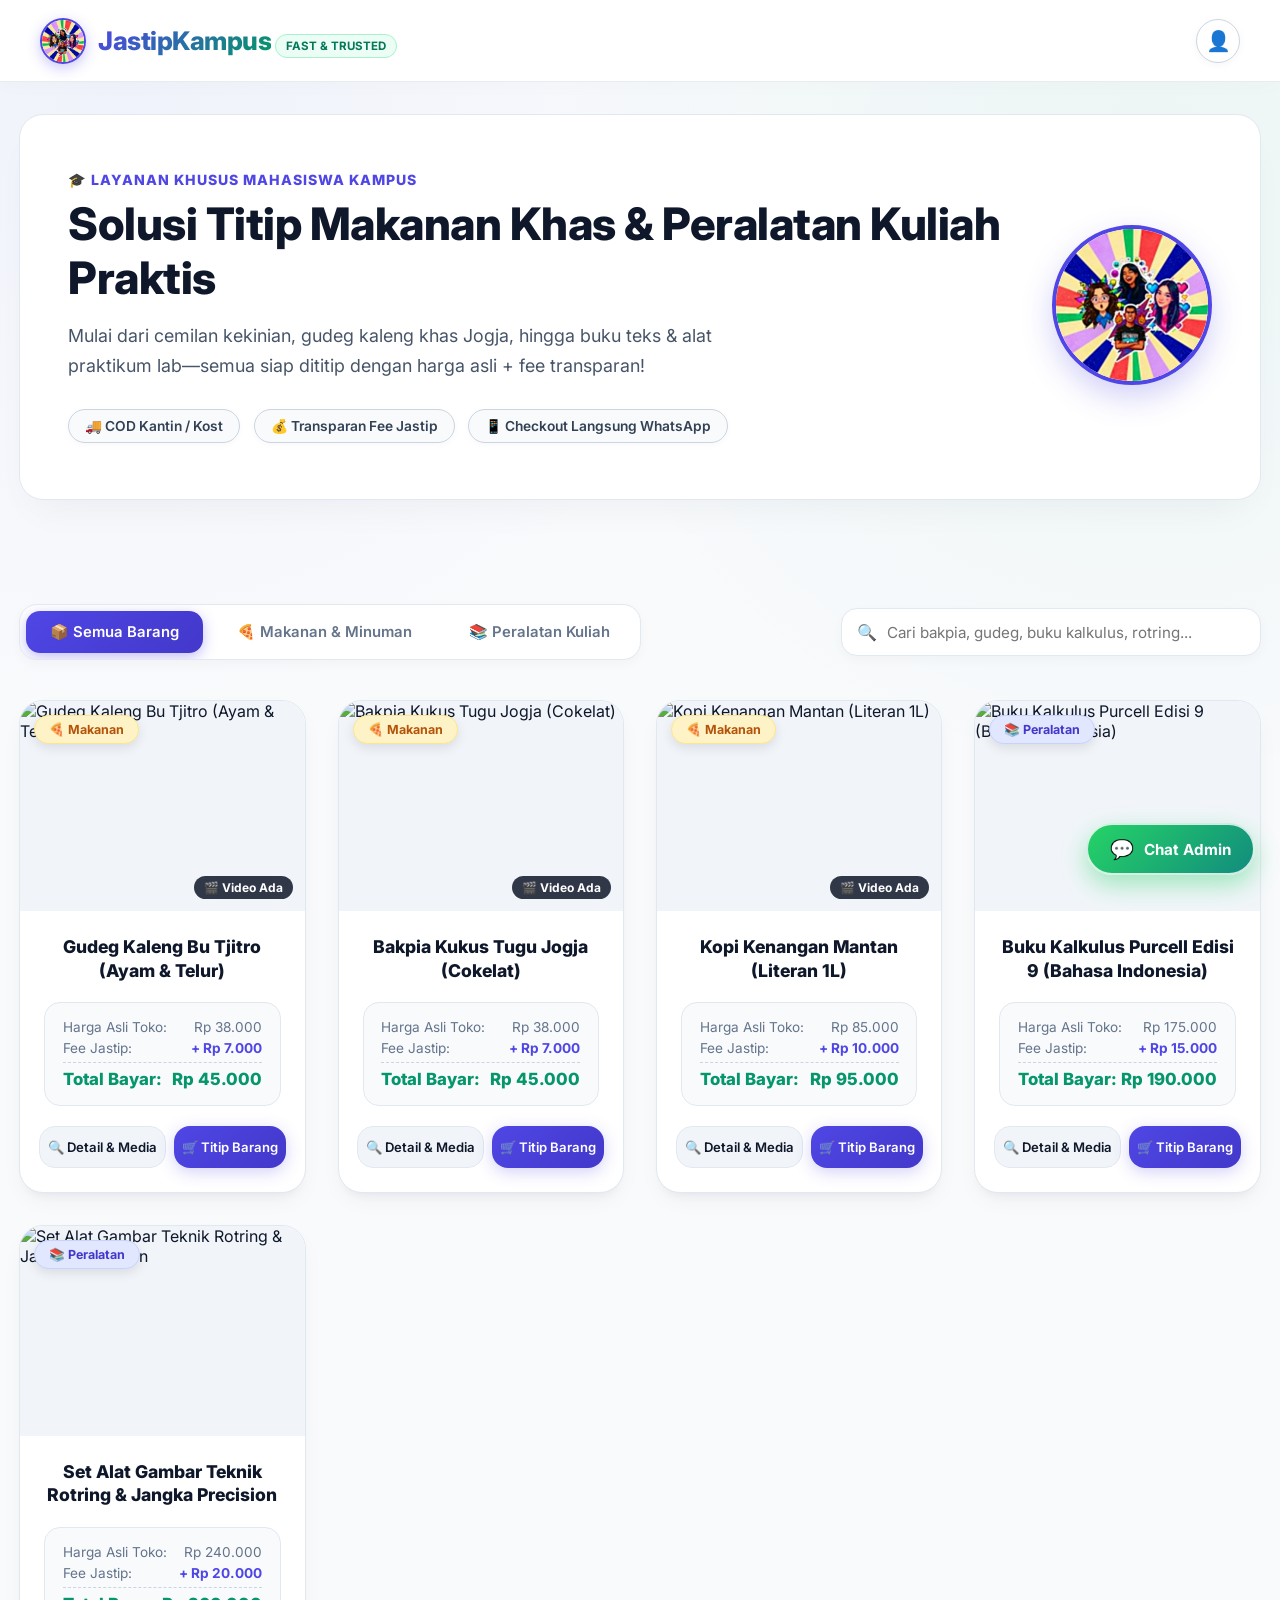
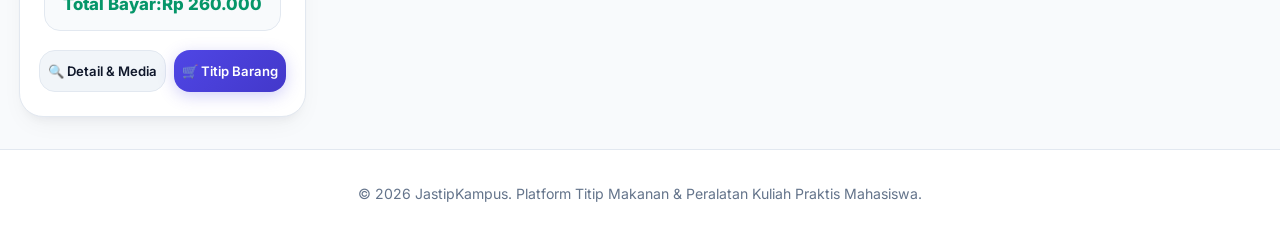
==== commit d3321459: "Add live floating WhatsApp Chat Admin widget and order-specific Chat Admin button in My Orders modal" ====
--- a/index.html
+++ b/index.html
@@ -138,7 +138,7 @@
           </div>
         </div>
 
-        <!-- High-Impact Crisp Button (Perfect Fit on All Mobile Screens) -->
+        <!-- High-Impact Crisp Button -->
         <button class="btn btn-primary" id="detailOrderWaBtn">
           🛒 Titip Barang (Via WhatsApp)
         </button>
@@ -265,6 +265,11 @@
     </div>
   </div>
 
+  <!-- Floating Live Chat Admin WhatsApp Button -->
+  <div class="floating-chat-btn" id="floatingChatBtn" title="Tanya Admin tentang Pesanan">
+    <span style="font-size: 1.2rem;">💬</span> Chat Admin
+  </div>
+
   <footer>
     <p>&copy; 2026 JastipKampus. Platform Titip Makanan & Peralatan Kuliah Praktis Mahasiswa.</p>
   </footer>
--- a/style.css
+++ b/style.css
@@ -169,6 +169,32 @@
   transform: scale(1.05);
 }
 
+/* Floating Live Chat Widget Button */
+.floating-chat-btn {
+  position: fixed;
+  bottom: 25px;
+  right: 25px;
+  background: linear-gradient(135deg, #25d366, #128c7e);
+  color: white;
+  padding: 12px 22px;
+  border-radius: 30px;
+  font-weight: 700;
+  font-size: 0.95rem;
+  display: flex;
+  align-items: center;
+  gap: 0.6rem;
+  box-shadow: 0 10px 25px rgba(37, 211, 102, 0.4);
+  cursor: pointer;
+  z-index: 999;
+  transition: all 0.3s ease;
+  border: 2px solid rgba(255,255,255,0.8);
+}
+
+.floating-chat-btn:hover {
+  transform: translateY(-4px) scale(1.05);
+  box-shadow: 0 15px 30px rgba(37, 211, 102, 0.55);
+}
+
 /* Main Container */
 .container {
   max-width: 1320px;
@@ -753,6 +779,14 @@
 
   .products-grid { grid-template-columns: 1fr; gap: 1.5rem; }
 
+  /* Floating Chat Button Mobile Adjustments */
+  .floating-chat-btn {
+    bottom: 18px;
+    right: 18px;
+    padding: 10px 18px;
+    font-size: 0.88rem;
+  }
+
   /* Modal Mobile Precision */
   .modal-content { padding: 1.5rem 1.1rem; width: 94%; }
   
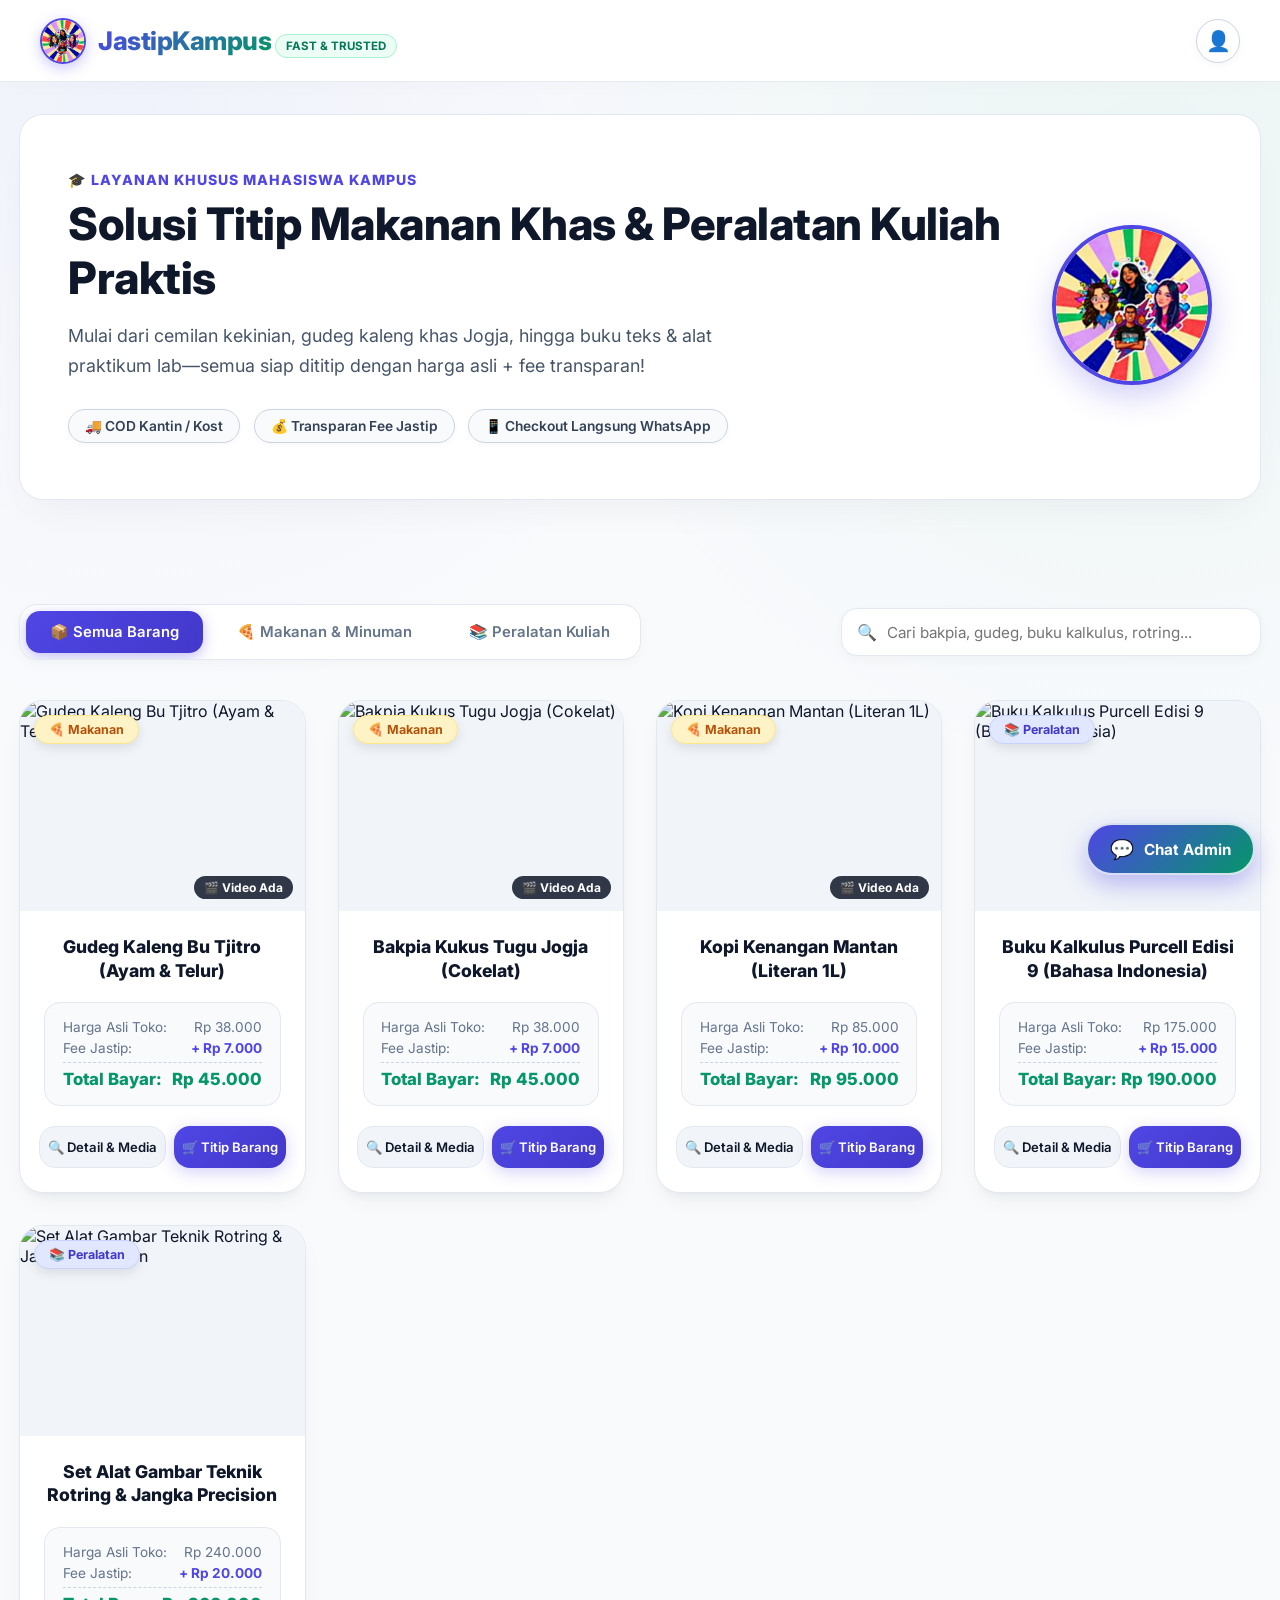
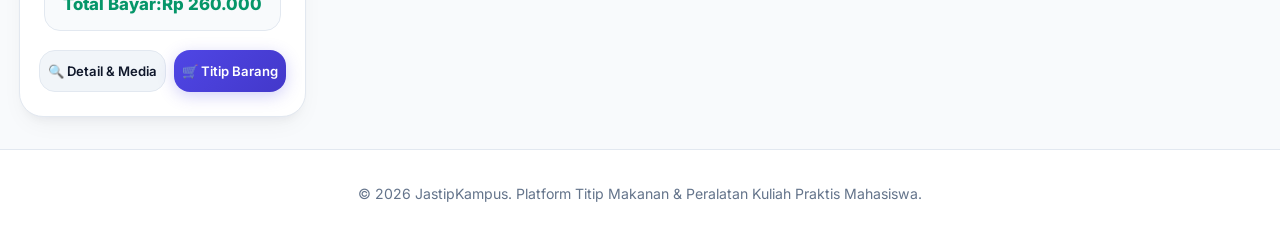
==== commit 3345bf50: "Support dual-mode Chat Admin widget with both in-browser live Web Messenger simulator and direct Wha" ====
--- a/index.html
+++ b/index.html
@@ -189,7 +189,7 @@
     </div>
   </div>
 
-  <!-- User Auth Modal (Login / Register / Reset Password) -->
+  <!-- User Auth Modal (Login / Register / Interactive Reset Password) -->
   <div class="modal-overlay" id="authModal">
     <div class="modal-content" style="max-width: 440px;">
       <div class="modal-header">
@@ -236,16 +236,26 @@
         </p>
       </form>
 
-      <!-- VIEW 3: FORGOT PASSWORD FORM -->
+      <!-- VIEW 3: INTERACTIVE RESET PASSWORD FORM -->
       <form id="forgotForm" style="display: none;">
-        <p style="color: #64748b; font-size: 0.9rem; margin-bottom: 1.2rem;">Masukkan email terdaftar Anda. Kami akan mengirimkan tautan / petunjuk pemulihan kata sandi.</p>
+        <p style="color: #64748b; font-size: 0.88rem; margin-bottom: 1.2rem; background: #f8fafc; padding: 0.75rem; border-radius: 10px; border: 1px solid #e2e8f0;">
+          💡 Masukkan email terdaftar Anda dan buat kata sandi baru sesuai keinginan Anda.
+        </p>
         <div class="form-group">
           <label class="form-label">Email Terdaftar</label>
-          <input type="email" id="forgotEmail" class="form-input" required placeholder="nama@gmail.com">
-        </div>
-        <button type="submit" class="btn btn-primary" style="width: 100%; justify-content: center; padding: 0.85rem; font-size: 1rem;">Kirim Instuksi Pemulihan</button>
+          <input type="email" id="forgotEmail" class="form-input" required placeholder="rian.student@gmail.com">
+        </div>
+        <div class="form-group">
+          <label class="form-label">Kata Sandi Baru</label>
+          <input type="password" id="forgotNewPassword" class="form-input" required placeholder="Masukkan kata sandi baru">
+        </div>
+        <div class="form-group">
+          <label class="form-label">Konfirmasi Kata Sandi Baru</label>
+          <input type="password" id="forgotConfirmPassword" class="form-input" required placeholder="Ulangi kata sandi baru">
+        </div>
+        <button type="submit" class="btn btn-primary" style="width: 100%; justify-content: center; padding: 0.85rem; font-size: 1rem;">🔄 Perbarui Kata Sandi Saya</button>
         <p style="text-align: center; margin-top: 1.2rem; font-size: 0.9rem; color: #64748b;">
-          Kembali ke <a href="#" id="switchToLoginFromForgotBtn" style="color: #4f46e5; font-weight: 700; text-decoration: none;">Halaman Masuk</a>
+          Ingat kata sandi? <a href="#" id="switchToLoginFromForgotBtn" style="color: #4f46e5; font-weight: 700; text-decoration: none;">Masuk di sini</a>
         </p>
       </form>
 
@@ -265,7 +275,66 @@
     </div>
   </div>
 
-  <!-- Floating Live Chat Admin WhatsApp Button -->
+  <!-- Ultra-Attractive DUAL-MODE Live Chat Admin Widget Popup Card -->
+  <div class="chat-popup-widget" id="chatPopupWidget">
+    <div class="chat-popup-header">
+      <div class="chat-admin-info">
+        <div class="chat-admin-avatar-wrapper">
+          <img src="logo.jpg" alt="Admin CS" class="chat-admin-avatar">
+          <span class="chat-online-badge"></span>
+        </div>
+        <div>
+          <h4 style="font-size: 0.95rem; font-weight: 800; color: white;">CS JastipKampus</h4>
+          <span style="font-size: 0.75rem; color: #4ade80; font-weight: 600;">🟢 Online (Fast Response)</span>
+        </div>
+      </div>
+      <button id="closeChatPopupBtn" style="background: transparent; border: none; color: #94a3b8; font-size: 1.3rem; cursor: pointer;">&times;</button>
+    </div>
+
+    <!-- DUAL MODE TAB SWITCHER -->
+    <div class="chat-mode-tabs">
+      <button class="chat-mode-btn active" id="tabWebChatBtn">🌐 Chat Langsung di Web</button>
+      <button class="chat-mode-btn" id="tabWaChatBtn">📱 Chat via WhatsApp</button>
+    </div>
+
+    <!-- MODE 1: WEB MESSENGER CONTAINER -->
+    <div class="chat-popup-body" id="webChatContainer">
+      <div class="web-chat-messages" id="webChatMessages">
+        <div class="chat-bubble-admin">
+          Halo Ka! 👋 Selamat datang di Web Messenger JastipKampus. Ada yang bisa kami bantu seputar titipanmu? Ketik pesanmu di bawah ya!
+        </div>
+      </div>
+
+      <form id="webChatForm" class="web-chat-input-wrapper">
+        <input type="text" id="webChatInput" class="web-chat-input" placeholder="Tulis pesan ke Admin CS..." required>
+        <button type="submit" class="web-chat-send-btn">➔</button>
+      </form>
+    </div>
+
+    <!-- MODE 2: WHATSAPP DIRECT CONTAINER -->
+    <div class="chat-popup-body" id="waChatContainer" style="display: none;">
+      <div class="chat-bubble-admin">
+        Pilih topik pertanyaan di bawah ini untuk terhubung secara instan ke WhatsApp Admin kami:
+      </div>
+
+      <div class="chat-quick-options">
+        <button class="chat-option-btn" onclick="openWaTopic('🚚 Cek Status Pengiriman Pesanan')">
+          <span>🚚</span> Cek Status Pengiriman Pesanan
+        </button>
+        <button class="chat-option-btn" onclick="openWaTopic('🍕 Tanya Stok Makanan Kekinian')">
+          <span>🍕</span> Tanya Stok Makanan Kekinian
+        </button>
+        <button class="chat-option-btn" onclick="openWaTopic('📚 Tanya Buku & Alat Praktikum Lab')">
+          <span>📚</span> Tanya Buku & Alat Praktikum
+        </button>
+        <button class="chat-option-btn" onclick="openWaTopic('💬 Chat Langsung dengan Admin CS')" style="background: #25d366; color: white; border: none; justify-content: center;">
+          <span>💬</span> Chat Langsung via WhatsApp
+        </button>
+      </div>
+    </div>
+  </div>
+
+  <!-- Floating Live Chat Admin WhatsApp Trigger Button -->
   <div class="floating-chat-btn" id="floatingChatBtn" title="Tanya Admin tentang Pesanan">
     <span style="font-size: 1.2rem;">💬</span> Chat Admin
   </div>
--- a/style.css
+++ b/style.css
@@ -174,7 +174,7 @@
   position: fixed;
   bottom: 25px;
   right: 25px;
-  background: linear-gradient(135deg, #25d366, #128c7e);
+  background: linear-gradient(135deg, #4f46e5, #059669);
   color: white;
   padding: 12px 22px;
   border-radius: 30px;
@@ -183,7 +183,7 @@
   display: flex;
   align-items: center;
   gap: 0.6rem;
-  box-shadow: 0 10px 25px rgba(37, 211, 102, 0.4);
+  box-shadow: 0 10px 25px rgba(79, 70, 229, 0.35);
   cursor: pointer;
   z-index: 999;
   transition: all 0.3s ease;
@@ -192,7 +192,217 @@
 
 .floating-chat-btn:hover {
   transform: translateY(-4px) scale(1.05);
-  box-shadow: 0 15px 30px rgba(37, 211, 102, 0.55);
+  box-shadow: 0 15px 30px rgba(79, 70, 229, 0.5);
+}
+
+/* Ultra-Attractive Dual-Mode Live Chat Box Popup Widget */
+.chat-popup-widget {
+  position: fixed;
+  bottom: 90px;
+  right: 25px;
+  width: 370px;
+  background: #ffffff;
+  border-radius: 24px;
+  box-shadow: 0 20px 50px rgba(15, 23, 42, 0.22);
+  border: 1px solid #e2e8f0;
+  z-index: 1000;
+  overflow: hidden;
+  opacity: 0;
+  pointer-events: none;
+  transform: translateY(20px) scale(0.95);
+  transition: all 0.3s cubic-bezier(0.4, 0, 0.2, 1);
+  display: flex;
+  flex-direction: column;
+}
+
+.chat-popup-widget.active {
+  opacity: 1;
+  pointer-events: all;
+  transform: translateY(0) scale(1);
+}
+
+.chat-popup-header {
+  background: linear-gradient(135deg, #0f172a, #1e293b);
+  color: white;
+  padding: 1.1rem 1.3rem;
+  display: flex;
+  align-items: center;
+  justify-content: space-between;
+}
+
+.chat-admin-info {
+  display: flex;
+  align-items: center;
+  gap: 0.75rem;
+}
+
+.chat-admin-avatar-wrapper {
+  position: relative;
+  width: 42px;
+  height: 42px;
+}
+
+.chat-admin-avatar {
+  width: 100%;
+  height: 100%;
+  border-radius: 50%;
+  object-fit: cover;
+  border: 2px solid #25d366;
+}
+
+.chat-online-badge {
+  position: absolute;
+  bottom: 0;
+  right: 0;
+  width: 12px;
+  height: 12px;
+  background: #25d366;
+  border: 2px solid #0f172a;
+  border-radius: 50%;
+}
+
+/* Dual Mode Tab Switcher */
+.chat-mode-tabs {
+  display: flex;
+  background: #0f172a;
+  border-top: 1px solid rgba(255,255,255,0.1);
+}
+
+.chat-mode-btn {
+  flex: 1;
+  padding: 0.65rem;
+  background: transparent;
+  border: none;
+  color: #94a3b8;
+  font-size: 0.82rem;
+  font-weight: 700;
+  cursor: pointer;
+  transition: all 0.2s ease;
+  border-bottom: 2px solid transparent;
+  display: flex;
+  align-items: center;
+  justify-content: center;
+  gap: 0.4rem;
+}
+
+.chat-mode-btn.active {
+  color: #ffffff;
+  background: rgba(255,255,255,0.06);
+  border-bottom-color: #4f46e5;
+}
+
+.chat-popup-body {
+  padding: 1.2rem;
+  background: #f8fafc;
+  display: flex;
+  flex-direction: column;
+  gap: 1rem;
+  max-height: 380px;
+  min-height: 320px;
+}
+
+/* Web Messenger Live Messages Container */
+.web-chat-messages {
+  flex: 1;
+  overflow-y: auto;
+  display: flex;
+  flex-direction: column;
+  gap: 0.75rem;
+  padding-right: 4px;
+  max-height: 250px;
+}
+
+.chat-bubble-admin {
+  background: #ffffff;
+  border: 1px solid #e2e8f0;
+  padding: 0.8rem 1rem;
+  border-radius: 16px;
+  border-top-left-radius: 4px;
+  font-size: 0.88rem;
+  color: #334155;
+  line-height: 1.45;
+  box-shadow: 0 2px 8px rgba(0,0,0,0.02);
+  align-self: flex-start;
+  max-width: 88%;
+}
+
+.chat-bubble-user {
+  background: linear-gradient(135deg, #4f46e5, #4338ca);
+  color: white;
+  padding: 0.8rem 1rem;
+  border-radius: 16px;
+  border-top-right-radius: 4px;
+  font-size: 0.88rem;
+  line-height: 1.45;
+  box-shadow: 0 4px 12px rgba(79,70,229,0.25);
+  align-self: flex-end;
+  max-width: 88%;
+}
+
+.web-chat-input-wrapper {
+  display: flex;
+  gap: 0.5rem;
+  margin-top: auto;
+  background: #ffffff;
+  padding: 6px;
+  border-radius: 16px;
+  border: 1px solid #cbd5e1;
+}
+
+.web-chat-input {
+  flex: 1;
+  border: none;
+  outline: none;
+  padding: 0.5rem 0.8rem;
+  font-size: 0.88rem;
+  color: #0f172a;
+  background: transparent;
+}
+
+.web-chat-send-btn {
+  background: #4f46e5;
+  color: white;
+  border: none;
+  width: 36px;
+  height: 36px;
+  border-radius: 12px;
+  cursor: pointer;
+  display: flex;
+  align-items: center;
+  justify-content: center;
+  font-size: 1rem;
+  transition: background 0.2s ease;
+}
+
+.web-chat-send-btn:hover { background: #4338ca; }
+
+.chat-quick-options {
+  display: flex;
+  flex-direction: column;
+  gap: 0.6rem;
+}
+
+.chat-option-btn {
+  background: #ffffff;
+  border: 1px solid #cbd5e1;
+  padding: 0.75rem 1rem;
+  border-radius: 12px;
+  font-size: 0.86rem;
+  font-weight: 700;
+  color: #1e293b;
+  cursor: pointer;
+  text-align: left;
+  transition: all 0.2s ease;
+  display: flex;
+  align-items: center;
+  gap: 0.6rem;
+}
+
+.chat-option-btn:hover {
+  background: #4f46e5;
+  color: white;
+  border-color: #4338ca;
+  transform: translateX(4px);
 }
 
 /* Main Container */
@@ -779,12 +989,19 @@
 
   .products-grid { grid-template-columns: 1fr; gap: 1.5rem; }
 
-  /* Floating Chat Button Mobile Adjustments */
+  /* Floating Chat Button & Popup Mobile Adjustments */
   .floating-chat-btn {
     bottom: 18px;
     right: 18px;
     padding: 10px 18px;
     font-size: 0.88rem;
+  }
+
+  .chat-popup-widget {
+    right: 15px;
+    left: 15px;
+    width: auto;
+    bottom: 75px;
   }
 
   /* Modal Mobile Precision */
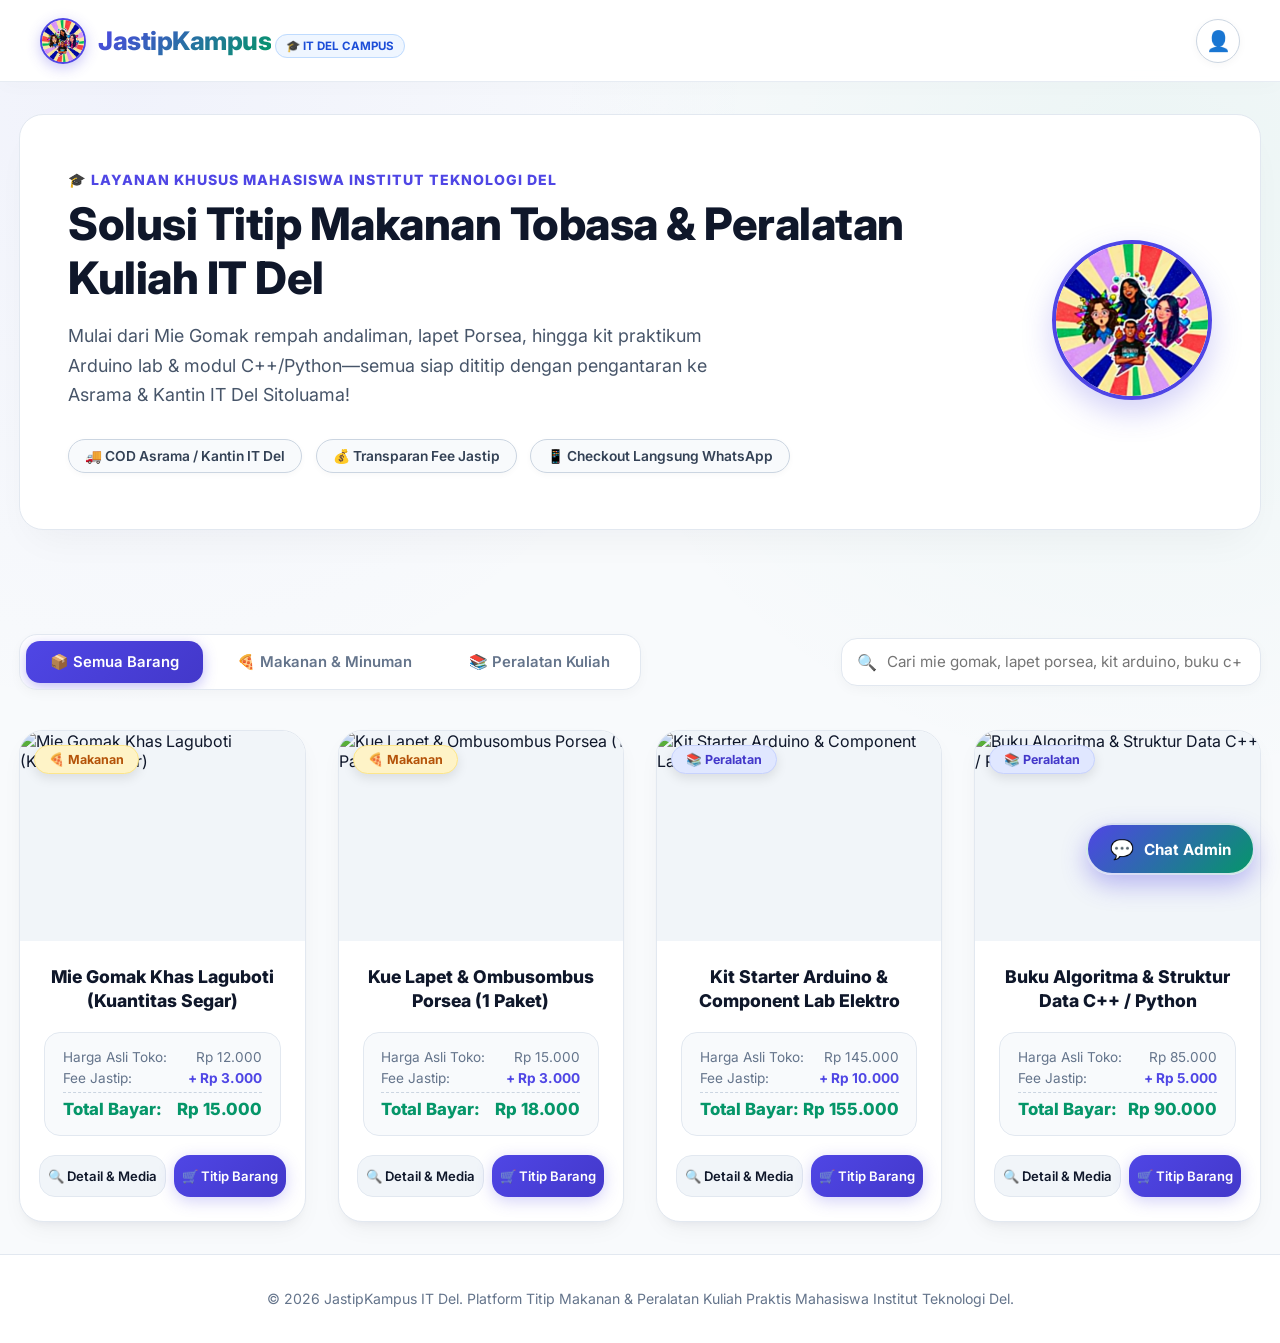
==== commit 0b0465af: "Tailor entire platform branding, catalog data, hero banners, and checkout forms specifically for Ins" ====
--- a/index.html
+++ b/index.html
@@ -3,7 +3,7 @@
 <head>
   <meta charset="UTF-8">
   <meta name="viewport" content="width=device-width, initial-scale=1.0">
-  <title>JastipKampus - Layanan Titip Makanan & Peralatan Kuliah</title>
+  <title>JastipKampus IT Del - Layanan Titip Makanan & Peralatan Kuliah Institut Teknologi Del</title>
   <link rel="stylesheet" href="style.css">
   <link rel="preconnect" href="https://fonts.googleapis.com">
   <link rel="preconnect" href="https://fonts.gstatic.com" crossorigin>
@@ -14,10 +14,10 @@
   <!-- Top Navigation Bar -->
   <nav class="navbar">
     <a href="index.html" class="logo-container">
-      <img src="logo.jpg" alt="Logo Resmi JastipKampus" style="width: 46px; height: 46px; border-radius: 50%; object-fit: cover; border: 2px solid #4f46e5; box-shadow: 0 4px 14px rgba(79, 70, 229, 0.3);">
+      <img src="logo.jpg" alt="Logo Resmi JastipKampus IT Del" style="width: 46px; height: 46px; border-radius: 50%; object-fit: cover; border: 2px solid #4f46e5; box-shadow: 0 4px 14px rgba(79, 70, 229, 0.3);">
       <div>
         <span class="logo-text">JastipKampus</span>
-        <span class="logo-badge">Fast & Trusted</span>
+        <span class="logo-badge" style="background: #eff6ff; color: #1d4ed8; border-color: #bfdbfe;">🎓 IT Del Campus</span>
       </div>
     </a>
 
@@ -36,29 +36,29 @@
     </div>
   </nav>
 
-  <!-- Clean Executive Hero Banner (Fresh Pure Theme) -->
+  <!-- Clean Executive Hero Banner tailored for IT Del -->
   <header class="container">
     <div class="hero-card-clean">
       <div>
-        <span style="color: #4f46e5; font-weight: 800; font-size: 0.88rem; text-transform: uppercase; letter-spacing: 1px; margin-bottom: 0.6rem; display: block;">🎓 LAYANAN KHUSUS MAHASISWA KAMPUS</span>
-        <h1 class="hero-title-clean">Solusi Titip Makanan Khas & Peralatan Kuliah Praktis</h1>
-        <p class="hero-subtitle-clean">Mulai dari cemilan kekinian, gudeg kaleng khas Jogja, hingga buku teks & alat praktikum lab—semua siap dititip dengan harga asli + fee transparan!</p>
+        <span style="color: #4f46e5; font-weight: 800; font-size: 0.88rem; text-transform: uppercase; letter-spacing: 1px; margin-bottom: 0.6rem; display: block;">🎓 LAYANAN KHUSUS MAHASISWA INSTITUT TEKNOLOGI DEL</span>
+        <h1 class="hero-title-clean">Solusi Titip Makanan Tobasa & Peralatan Kuliah IT Del</h1>
+        <p class="hero-subtitle-clean">Mulai dari Mie Gomak rempah andaliman, lapet Porsea, hingga kit praktikum Arduino lab & modul C++/Python—semua siap dititip dengan pengantaran ke Asrama & Kantin IT Del Sitoluama!</p>
         <div class="hero-features-clean">
-          <span class="feature-pill-clean">🚚 COD Kantin / Kost</span>
+          <span class="feature-pill-clean">🚚 COD Asrama / Kantin IT Del</span>
           <span class="feature-pill-clean">💰 Transparan Fee Jastip</span>
           <span class="feature-pill-clean">📱 Checkout Langsung WhatsApp</span>
         </div>
       </div>
       
       <div style="flex-shrink: 0;">
-        <img src="logo.jpg" alt="Ilustrasi JastipKampus" style="width: 160px; height: 160px; border-radius: 50%; object-fit: cover; border: 4px solid #4f46e5; box-shadow: 0 12px 30px rgba(79,70,229,0.25);">
+        <img src="logo.jpg" alt="Ilustrasi IT Del" style="width: 160px; height: 160px; border-radius: 50%; object-fit: cover; border: 4px solid #4f46e5; box-shadow: 0 12px 30px rgba(79,70,229,0.25);">
       </div>
     </div>
   </header>
 
   <!-- Main Catalog Container -->
   <main class="container">
-    <!-- Clean Search & Category Filters Toolbar (Without Live Numbers) -->
+    <!-- Clean Search & Category Filters Toolbar -->
     <div class="toolbar" id="catalogSection">
       <div class="category-pills">
         <button class="pill-btn active" data-category="ALL">📦 Semua Barang</button>
@@ -68,7 +68,7 @@
 
       <div class="search-wrapper">
         <span class="search-icon">🔍</span>
-        <input type="text" class="search-input" id="searchInput" placeholder="Cari bakpia, gudeg, buku kalkulus, rotring...">
+        <input type="text" class="search-input" id="searchInput" placeholder="Cari mie gomak, lapet porsea, kit arduino, buku c++...">
       </div>
     </div>
 
@@ -78,7 +78,7 @@
     </div>
   </main>
 
-  <!-- Product Detail & Interactive Media Gallery Modal (Foto & Video) -->
+  <!-- Product Detail & Interactive Media Gallery Modal -->
   <div class="modal-overlay" id="productDetailModal">
     <div class="modal-content" style="max-width: 680px;">
       <div class="modal-header">
@@ -88,12 +88,12 @@
 
       <div style="display: flex; flex-direction: column; gap: 1.25rem;">
         
-        <!-- Interactive Main Media Viewer Container (Supports Photo & Video) -->
+        <!-- Interactive Main Media Viewer Container -->
         <div id="detailMediaViewer" style="width: 100%; height: 260px; border-radius: 18px; overflow: hidden; background: #0f172a; position: relative; border: 1px solid #e2e8f0; display: flex; align-items: center; justify-content: center;">
           <!-- Dynamically injected img or video via app.js -->
         </div>
 
-        <!-- Media Thumbnails Bar (Photos & Videos) -->
+        <!-- Media Thumbnails Bar -->
         <div id="galleryThumbnailsWrapper" style="display: flex; gap: 0.75rem; overflow-x: auto; padding-bottom: 4px;">
           <!-- Thumbnails injected via app.js -->
         </div>
@@ -138,7 +138,7 @@
           </div>
         </div>
 
-        <!-- High-Impact Crisp Button -->
+        <!-- High-Impact Button -->
         <button class="btn btn-primary" id="detailOrderWaBtn">
           🛒 Titip Barang (Via WhatsApp)
         </button>
@@ -151,7 +151,7 @@
   <div class="modal-overlay" id="orderModal">
     <div class="modal-content">
       <div class="modal-header">
-        <h3 style="font-size: 1.35rem; font-weight: 800;">🛒 Form Titip Barang</h3>
+        <h3 style="font-size: 1.35rem; font-weight: 800;">🛒 Form Titip Barang IT Del</h3>
         <button class="modal-close closeModalBtn">&times;</button>
       </div>
       
@@ -168,8 +168,8 @@
         </div>
 
         <div class="form-group">
-          <label class="form-label">Nama Lengkap Mahasiswa</label>
-          <input type="text" id="orderUserName" class="form-input" required placeholder="Contoh: Budi Santoso">
+          <label class="form-label">Nama Lengkap Mahasiswa IT Del</label>
+          <input type="text" id="orderUserName" class="form-input" required placeholder="Contoh: Budi Tobing">
         </div>
 
         <div class="form-group">
@@ -178,30 +178,30 @@
         </div>
 
         <div class="form-group">
-          <label class="form-label">Lokasi Antar / COD (Kantin / Nama Kost)</label>
-          <textarea id="orderNotes" class="form-input" rows="3" required placeholder="Contoh: COD Kantin Fakultas Teknik UGM jam 13.00 WIB atau Kost Biru Sekip"></textarea>
+          <label class="form-label">Lokasi Antar / COD (Nama Asrama / Kantin IT Del)</label>
+          <textarea id="orderNotes" class="form-input" rows="3" required placeholder="Contoh: COD Depan Asrama Silo / Kantin Lama IT Del Sitoluama jam 12.30 WIB"></textarea>
         </div>
 
         <button type="submit" class="btn btn-primary" style="width: 100%; justify-content: center; padding: 0.85rem; font-size: 1rem;">
-          🚀 Kirim Pesanan ke WhatsApp Admin
-        </button>
-      </form>
-    </div>
-  </div>
-
-  <!-- User Auth Modal (Login / Register / Interactive Reset Password) -->
+          🚀 Kirim Pesanan ke WhatsApp Admin IT Del
+        </button>
+      </form>
+    </div>
+  </div>
+
+  <!-- User Auth Modal -->
   <div class="modal-overlay" id="authModal">
     <div class="modal-content" style="max-width: 440px;">
       <div class="modal-header">
-        <h3 style="font-size: 1.35rem; font-weight: 800;" id="authModalTitle">🔑 Masuk ke JastipKampus</h3>
+        <h3 style="font-size: 1.35rem; font-weight: 800;" id="authModalTitle">🔑 Masuk ke JastipKampus IT Del</h3>
         <button class="modal-close closeModalBtn">&times;</button>
       </div>
 
       <!-- VIEW 1: LOGIN FORM -->
       <form id="loginForm">
         <div class="form-group">
-          <label class="form-label">Email Gmail / Kampus</label>
-          <input type="email" id="loginEmail" class="form-input" required placeholder="nama@gmail.com">
+          <label class="form-label">Email Gmail / Del Campus</label>
+          <input type="email" id="loginEmail" class="form-input" required placeholder="nama@del.ac.id / gmail.com">
         </div>
         <div class="form-group">
           <label class="form-label">Kata Sandi</label>
@@ -220,11 +220,11 @@
       <form id="registerForm" style="display: none;">
         <div class="form-group">
           <label class="form-label">Nama Lengkap</label>
-          <input type="text" id="regName" class="form-input" required placeholder="Contoh: Rian Mahasiswa">
-        </div>
-        <div class="form-group">
-          <label class="form-label">Email Gmail / Kampus</label>
-          <input type="email" id="regEmail" class="form-input" required placeholder="rian@gmail.com">
+          <input type="text" id="regName" class="form-input" required placeholder="Contoh: Rian Mahasiswa Del">
+        </div>
+        <div class="form-group">
+          <label class="form-label">Email Gmail / Del Campus</label>
+          <input type="email" id="regEmail" class="form-input" required placeholder="rian@del.ac.id">
         </div>
         <div class="form-group">
           <label class="form-label">Buat Kata Sandi</label>
@@ -284,7 +284,7 @@
           <span class="chat-online-badge"></span>
         </div>
         <div>
-          <h4 style="font-size: 0.95rem; font-weight: 800; color: white;">CS JastipKampus</h4>
+          <h4 style="font-size: 0.95rem; font-weight: 800; color: white;">CS Jastip IT Del</h4>
           <span style="font-size: 0.75rem; color: #4ade80; font-weight: 600;">🟢 Online (Fast Response)</span>
         </div>
       </div>
@@ -301,12 +301,12 @@
     <div class="chat-popup-body" id="webChatContainer">
       <div class="web-chat-messages" id="webChatMessages">
         <div class="chat-bubble-admin">
-          Halo Ka! 👋 Selamat datang di Web Messenger JastipKampus. Ada yang bisa kami bantu seputar titipanmu? Ketik pesanmu di bawah ya!
+          Horas Ka! 👋 Selamat datang di Web Messenger JastipKampus IT Del Sitoluama. Ada yang bisa kami bantu seputar titipan makanan atau alat lab hari ini? Ketik pesanmu di bawah ya!
         </div>
       </div>
 
       <form id="webChatForm" class="web-chat-input-wrapper">
-        <input type="text" id="webChatInput" class="web-chat-input" placeholder="Tulis pesan ke Admin CS..." required>
+        <input type="text" id="webChatInput" class="web-chat-input" placeholder="Tulis pesan ke Admin IT Del..." required>
         <button type="submit" class="web-chat-send-btn">➔</button>
       </form>
     </div>
@@ -314,20 +314,20 @@
     <!-- MODE 2: WHATSAPP DIRECT CONTAINER -->
     <div class="chat-popup-body" id="waChatContainer" style="display: none;">
       <div class="chat-bubble-admin">
-        Pilih topik pertanyaan di bawah ini untuk terhubung secara instan ke WhatsApp Admin kami:
+        Pilih topik pertanyaan di bawah ini untuk terhubung secara instan ke WhatsApp Admin IT Del:
       </div>
 
       <div class="chat-quick-options">
-        <button class="chat-option-btn" onclick="openWaTopic('🚚 Cek Status Pengiriman Pesanan')">
-          <span>🚚</span> Cek Status Pengiriman Pesanan
-        </button>
-        <button class="chat-option-btn" onclick="openWaTopic('🍕 Tanya Stok Makanan Kekinian')">
-          <span>🍕</span> Tanya Stok Makanan Kekinian
-        </button>
-        <button class="chat-option-btn" onclick="openWaTopic('📚 Tanya Buku & Alat Praktikum Lab')">
-          <span>📚</span> Tanya Buku & Alat Praktikum
-        </button>
-        <button class="chat-option-btn" onclick="openWaTopic('💬 Chat Langsung dengan Admin CS')" style="background: #25d366; color: white; border: none; justify-content: center;">
+        <button class="chat-option-btn" onclick="openWaTopic('🚚 Cek Status Pengiriman Asrama IT Del')">
+          <span>🚚</span> Cek Status Pengiriman Asrama
+        </button>
+        <button class="chat-option-btn" onclick="openWaTopic('🍕 Tanya Stok Mie Gomak & Lapet Segar')">
+          <span>🍕</span> Tanya Stok Mie Gomak & Lapet
+        </button>
+        <button class="chat-option-btn" onclick="openWaTopic('📚 Tanya Kit Arduino & Modul Lab Del')">
+          <span>📚</span> Tanya Kit Arduino & Modul Lab
+        </button>
+        <button class="chat-option-btn" onclick="openWaTopic('💬 Chat Langsung dengan Admin CS IT Del')" style="background: #25d366; color: white; border: none; justify-content: center;">
           <span>💬</span> Chat Langsung via WhatsApp
         </button>
       </div>
@@ -335,12 +335,12 @@
   </div>
 
   <!-- Floating Live Chat Admin WhatsApp Trigger Button -->
-  <div class="floating-chat-btn" id="floatingChatBtn" title="Tanya Admin tentang Pesanan">
+  <div class="floating-chat-btn" id="floatingChatBtn" title="Tanya Admin IT Del">
     <span style="font-size: 1.2rem;">💬</span> Chat Admin
   </div>
 
   <footer>
-    <p>&copy; 2026 JastipKampus. Platform Titip Makanan & Peralatan Kuliah Praktis Mahasiswa.</p>
+    <p>&copy; 2026 JastipKampus IT Del. Platform Titip Makanan & Peralatan Kuliah Praktis Mahasiswa Institut Teknologi Del.</p>
   </footer>
 
   <!-- Firebase SDK Libraries -->
--- a/style.css
+++ b/style.css
@@ -513,7 +513,7 @@
   box-shadow: 0 4px 14px rgba(79, 70, 229, 0.35);
 }
 
-/* World-Class Admin Nav Tabs Styling */
+/* World-Class Executive Admin Nav Tabs Styling */
 .admin-tab-nav {
   display: flex;
   gap: 0.75rem;
@@ -526,6 +526,7 @@
   -webkit-overflow-scrolling: touch;
   scrollbar-width: none;
   margin-bottom: 2.2rem;
+  width: 100%;
 }
 
 .admin-tab-nav::-webkit-scrollbar { display: none; }
@@ -657,7 +658,6 @@
   text-align: center;
 }
 
-/* Fixed Title Container Height */
 .product-title {
   font-size: 1.1rem;
   font-weight: 800;
@@ -767,7 +767,6 @@
 
 .modal-close:hover { background: #e2e8f0; color: #0f172a; }
 
-/* Modal Action Button Styling Fix for Mobile */
 #detailOrderWaBtn {
   white-space: normal !important;
   word-break: break-word;
@@ -866,7 +865,7 @@
   color: #0f172a;
 }
 
-/* Perfect Full-Width Table System */
+/* Perfect Full-Width Table System for Desktop & Mobile */
 .table-wrapper {
   background: #ffffff;
   border: 1px solid #e2e8f0;
@@ -875,6 +874,7 @@
   margin-bottom: 2.5rem;
   width: 100%;
   overflow-x: auto;
+  -webkit-overflow-scrolling: touch;
 }
 
 .custom-table {
@@ -958,16 +958,17 @@
   background: #ffffff;
 }
 
-/* Enhanced Mobile & Desktop Responsiveness */
+/* 📱 ENHANCED FULLY-RESPONSIVE ADMIN & STOREFRONT STYLING */
 @media (min-width: 992px) {
   .table-wrapper { overflow-x: visible; }
   .custom-table { width: 100%; min-width: 0; }
 }
 
 @media (max-width: 768px) {
-  .navbar { padding: 0.85rem 1rem; }
-  .logo-text { font-size: 1.3rem; }
+  .navbar { padding: 0.85rem 1rem; flex-wrap: wrap; gap: 0.5rem; }
+  .logo-text { font-size: 1.25rem; }
   .logo-badge { display: none; }
+  .nav-links { gap: 0.5rem; }
   .container { padding: 1.2rem 0.8rem; }
   
   .hero-card-clean { 
@@ -1005,24 +1006,34 @@
   }
 
   /* Modal Mobile Precision */
-  .modal-content { padding: 1.5rem 1.1rem; width: 94%; }
+  .modal-content { padding: 1.4rem 1rem; width: 95%; max-height: 94vh; }
   
+  /* Admin Banner & Stats Mobile Grid */
   .admin-header-banner { padding: 1.6rem 1.2rem; text-align: center; border-radius: 18px; }
-  .admin-header-banner h1 { font-size: 1.65rem; }
-  .admin-header-banner p { font-size: 0.9rem; }
+  .admin-header-banner h1 { font-size: 1.6rem; }
+  .admin-header-banner p { font-size: 0.88rem; }
   
   .admin-stats-grid { grid-template-columns: repeat(2, 1fr); gap: 0.85rem; }
   .stat-card { padding: 1.2rem 1rem; }
-  .stat-title { font-size: 0.76rem; }
-  .stat-value { font-size: 1.6rem; }
-
-  .admin-tab-nav { padding: 6px; gap: 0.5rem; border-radius: 16px; }
-  .admin-tab-btn { padding: 0.75rem 1.2rem; font-size: 0.88rem; }
-  
-  .custom-table { min-width: 650px; }
-  .table-wrapper { overflow-x: auto; }
+  .stat-title { font-size: 0.74rem; }
+  .stat-value { font-size: 1.5rem; }
+
+  /* Admin Nav Tabs Mobile Horizontal Scrollbar */
+  .admin-tab-nav { padding: 6px; gap: 0.4rem; border-radius: 16px; justify-content: flex-start; }
+  .admin-tab-btn { padding: 0.75rem 1.1rem; font-size: 0.86rem; border-radius: 12px; }
+
+  /* Table Horizontal Touch Scroll */
+  .custom-table { min-width: 720px; }
+  .table-wrapper { overflow-x: auto; border-radius: 14px; }
+
+  /* Admin Chat Tab Responsive Stack */
+  #tab-chats > div:last-child {
+    grid-template-columns: 1fr !important;
+  }
 }
 
 @media (max-width: 480px) {
   .admin-stats-grid { grid-template-columns: 1fr; }
-}
+  .admin-header-banner h1 { font-size: 1.4rem; }
+  .btn { padding: 0.6rem 1rem; font-size: 0.85rem; }
+}
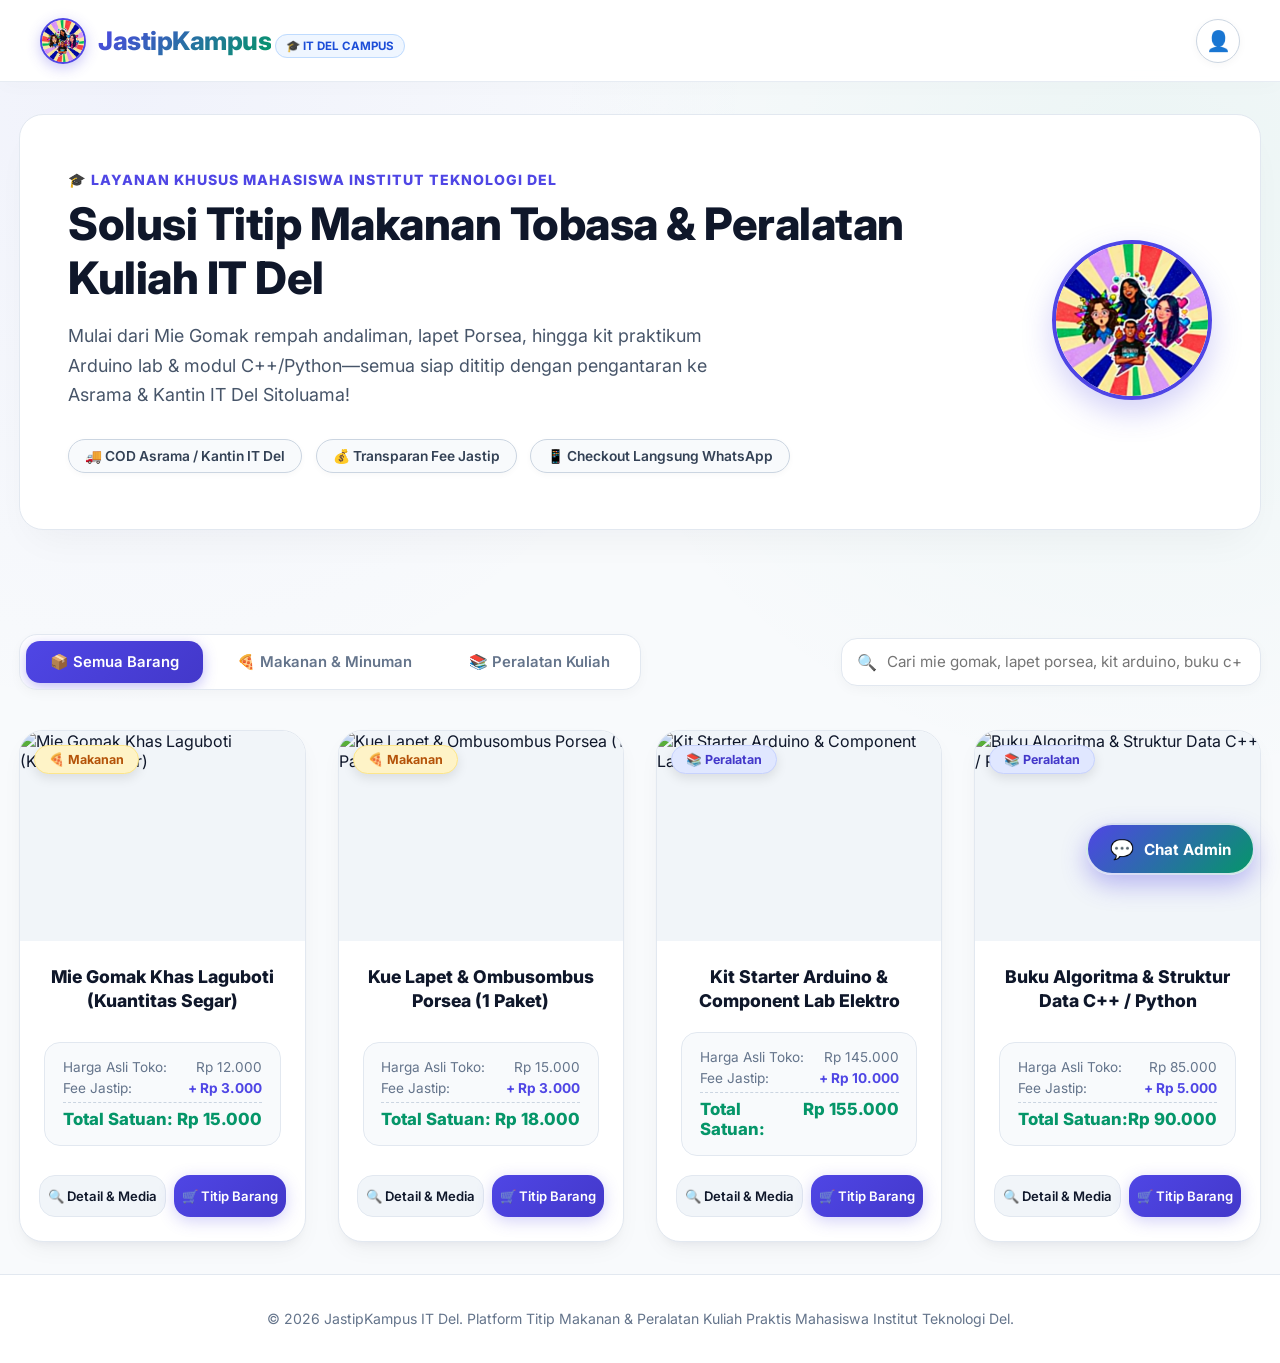
==== commit e522c988: "Add interactive quantity selector counter in checkout form with live total recalculation and WhatsAp" ====
--- a/index.html
+++ b/index.html
@@ -125,16 +125,8 @@
         <!-- Transparent Pricing Card -->
         <div class="price-card" style="margin-bottom: 0;">
           <div class="price-item">
-            <span>Harga Asli Toko:</span>
-            <span id="detailOriginalPrice" style="font-weight: 700;">Rp 0</span>
-          </div>
-          <div class="price-item">
-            <span>Jastip Fee Transparan:</span>
-            <span id="detailJastipFee" style="font-weight: 700; color: #4f46e5;">+ Rp 0</span>
-          </div>
-          <div class="price-grand-total">
-            <span>Total Yang Dibayar:</span>
-            <span id="detailGrandTotal">Rp 0</span>
+            <span>Harga Satuan (Asli + Fee):</span>
+            <span id="detailGrandTotal" style="font-weight: 800; color: #059669;">Rp 0</span>
           </div>
         </div>
 
@@ -147,7 +139,7 @@
     </div>
   </div>
 
-  <!-- Order / Checkout Modal -->
+  <!-- Order / Checkout Modal (With Interactive Quantity Selector) -->
   <div class="modal-overlay" id="orderModal">
     <div class="modal-content">
       <div class="modal-header">
@@ -158,12 +150,23 @@
       <form id="orderForm">
         <input type="hidden" id="orderProductId">
         
-        <div style="background: #f8fafc; padding: 1rem; border-radius: 12px; margin-bottom: 1.2rem; border: 1px solid #e2e8f0;">
+        <div style="background: #f8fafc; padding: 1.1rem; border-radius: 16px; margin-bottom: 1.2rem; border: 1px solid #e2e8f0;">
           <div style="font-size: 0.85rem; color: #64748b;">Barang Titipan:</div>
-          <div style="font-weight: 800; font-size: 1.05rem; color: #0f172a;" id="modalProductTitle">-</div>
-          <div style="display: flex; justify-content: space-between; margin-top: 8px; font-size: 0.9rem;">
-            <span>Total Pembayaran:</span>
-            <strong style="color: #059669;" id="modalProductPrice">Rp 0</strong>
+          <div style="font-weight: 800; font-size: 1.1rem; color: #0f172a; margin-bottom: 0.75rem;" id="modalProductTitle">-</div>
+          
+          <!-- QUANTITY SELECTOR COUNTER -->
+          <div style="display: flex; align-items: center; justify-content: space-between; background: #ffffff; padding: 0.75rem 1rem; border-radius: 14px; border: 1px solid #cbd5e1; margin-bottom: 0.75rem;">
+            <span style="font-weight: 700; font-size: 0.9rem; color: #334155;">Jumlah Porsi / Beli:</span>
+            <div style="display: flex; align-items: center; gap: 0.6rem;">
+              <button type="button" id="btnMinusQty" style="width: 32px; height: 32px; border-radius: 50%; border: 1px solid #cbd5e1; background: #f1f5f9; font-weight: 800; cursor: pointer; font-size: 1rem; display: flex; align-items: center; justify-content: center;">-</button>
+              <input type="number" id="orderQuantity" value="1" min="1" max="99" style="width: 44px; text-align: center; font-weight: 800; font-size: 1rem; border: none; outline: none; background: transparent;" readonly>
+              <button type="button" id="btnPlusQty" style="width: 32px; height: 32px; border-radius: 50%; border: 1px solid #cbd5e1; background: #4f46e5; color: white; font-weight: 800; cursor: pointer; font-size: 1rem; display: flex; align-items: center; justify-content: center;">+</button>
+            </div>
+          </div>
+
+          <div style="display: flex; justify-content: space-between; font-size: 0.95rem; border-top: 1px dashed #cbd5e1; padding-top: 8px; margin-top: 4px;">
+            <span style="font-weight: 700;">Total Pembayaran:</span>
+            <strong style="color: #059669; font-size: 1.1rem;" id="modalProductPrice">Rp 0</strong>
           </div>
         </div>
 
